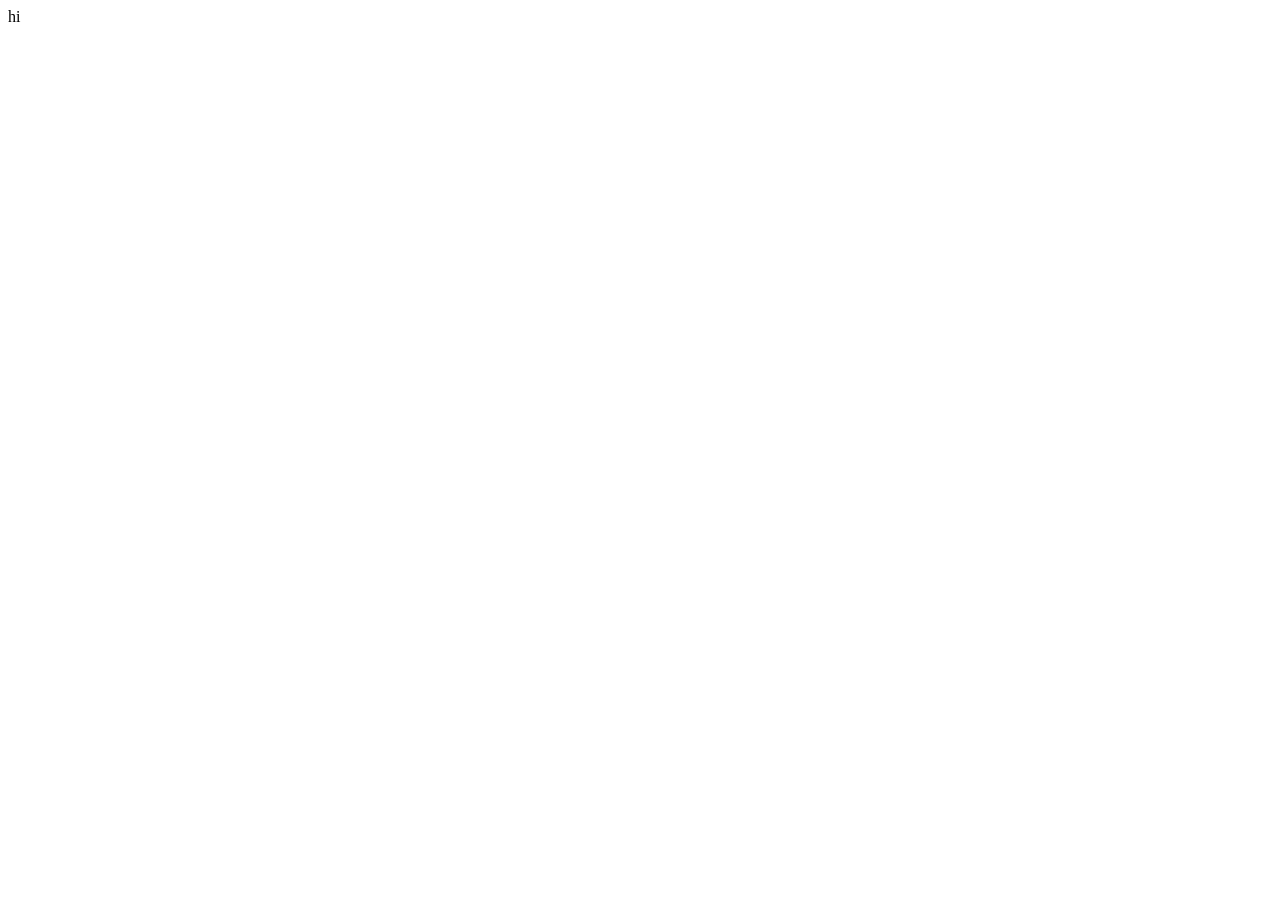
==== index.html @ 7b9e68ab "created" ====
<!DOCTYPE html>
<html lang="en">
  <head>
    <meta charset="UTF-8" />
    <meta name="viewport" content="width=device-width, initial-scale=1.0" />
    <title>Document</title>
  </head>
  <body>
    hi
  </body>
</html>
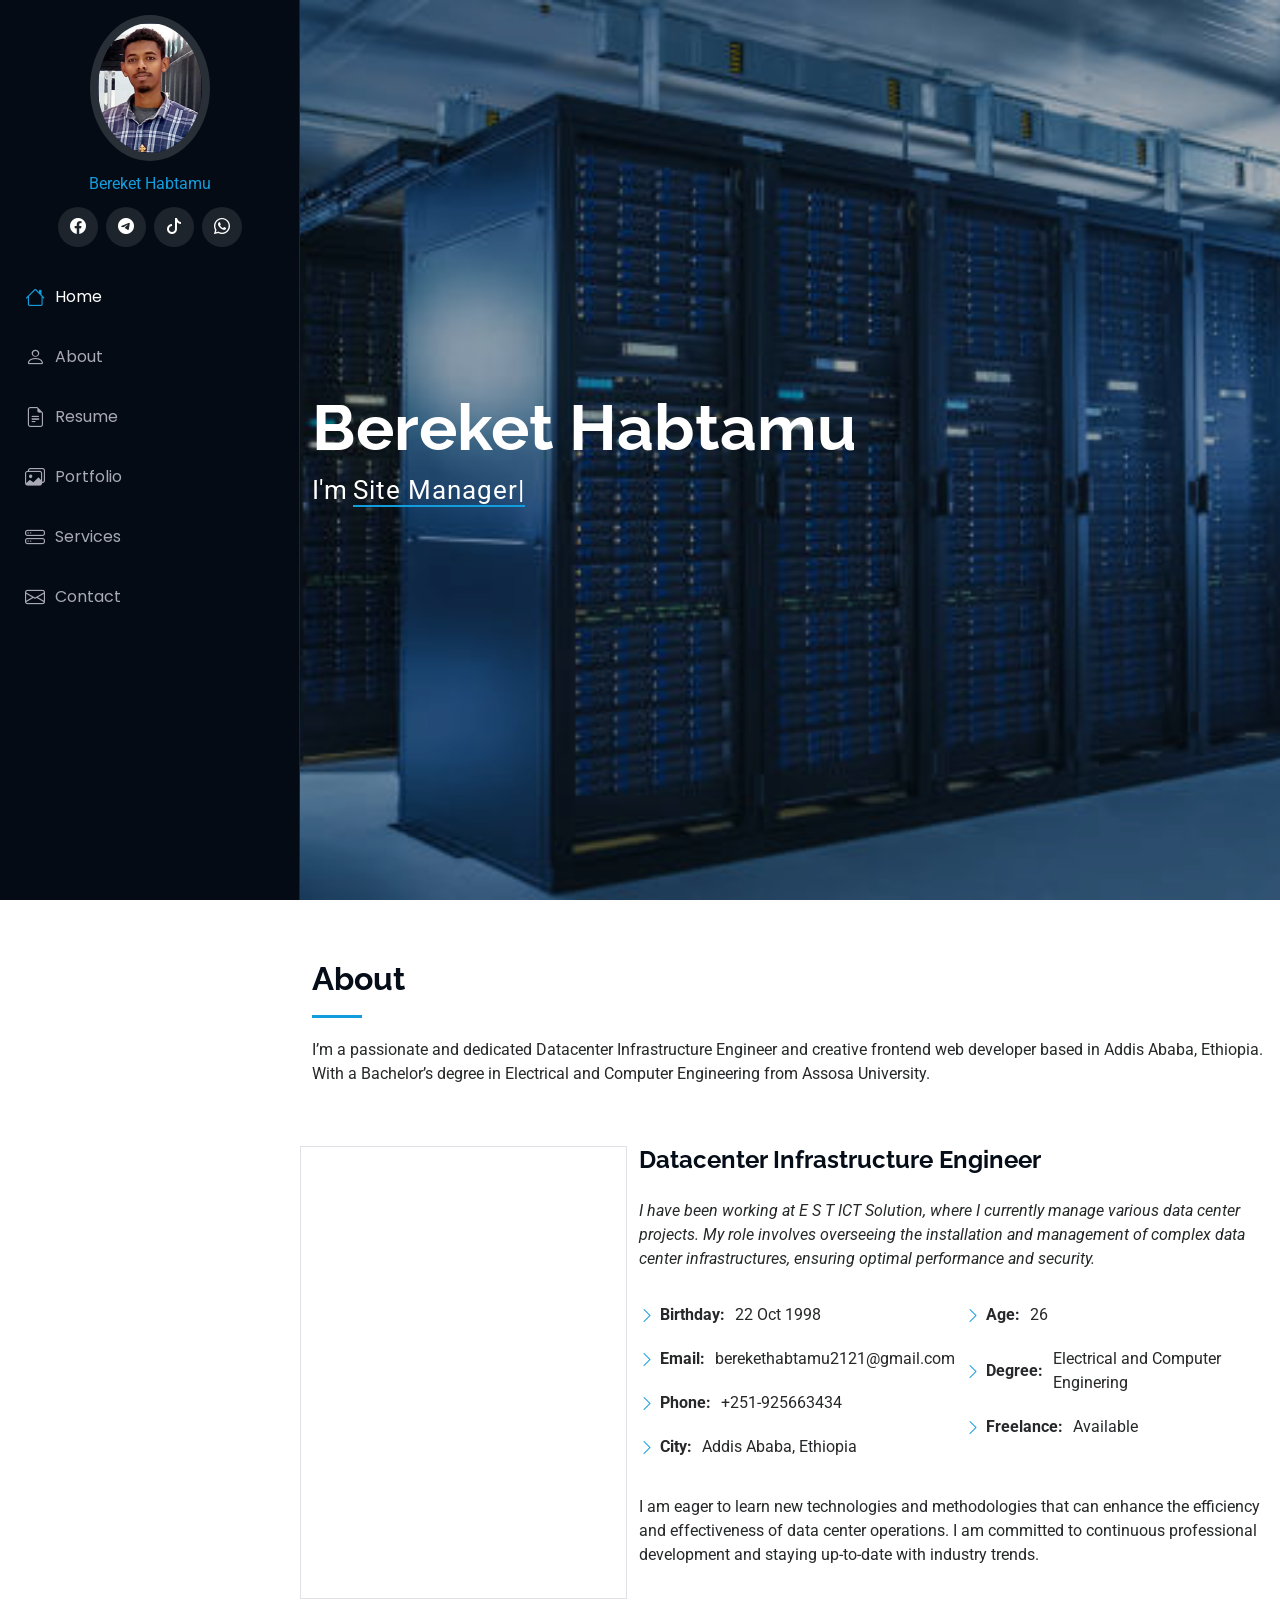
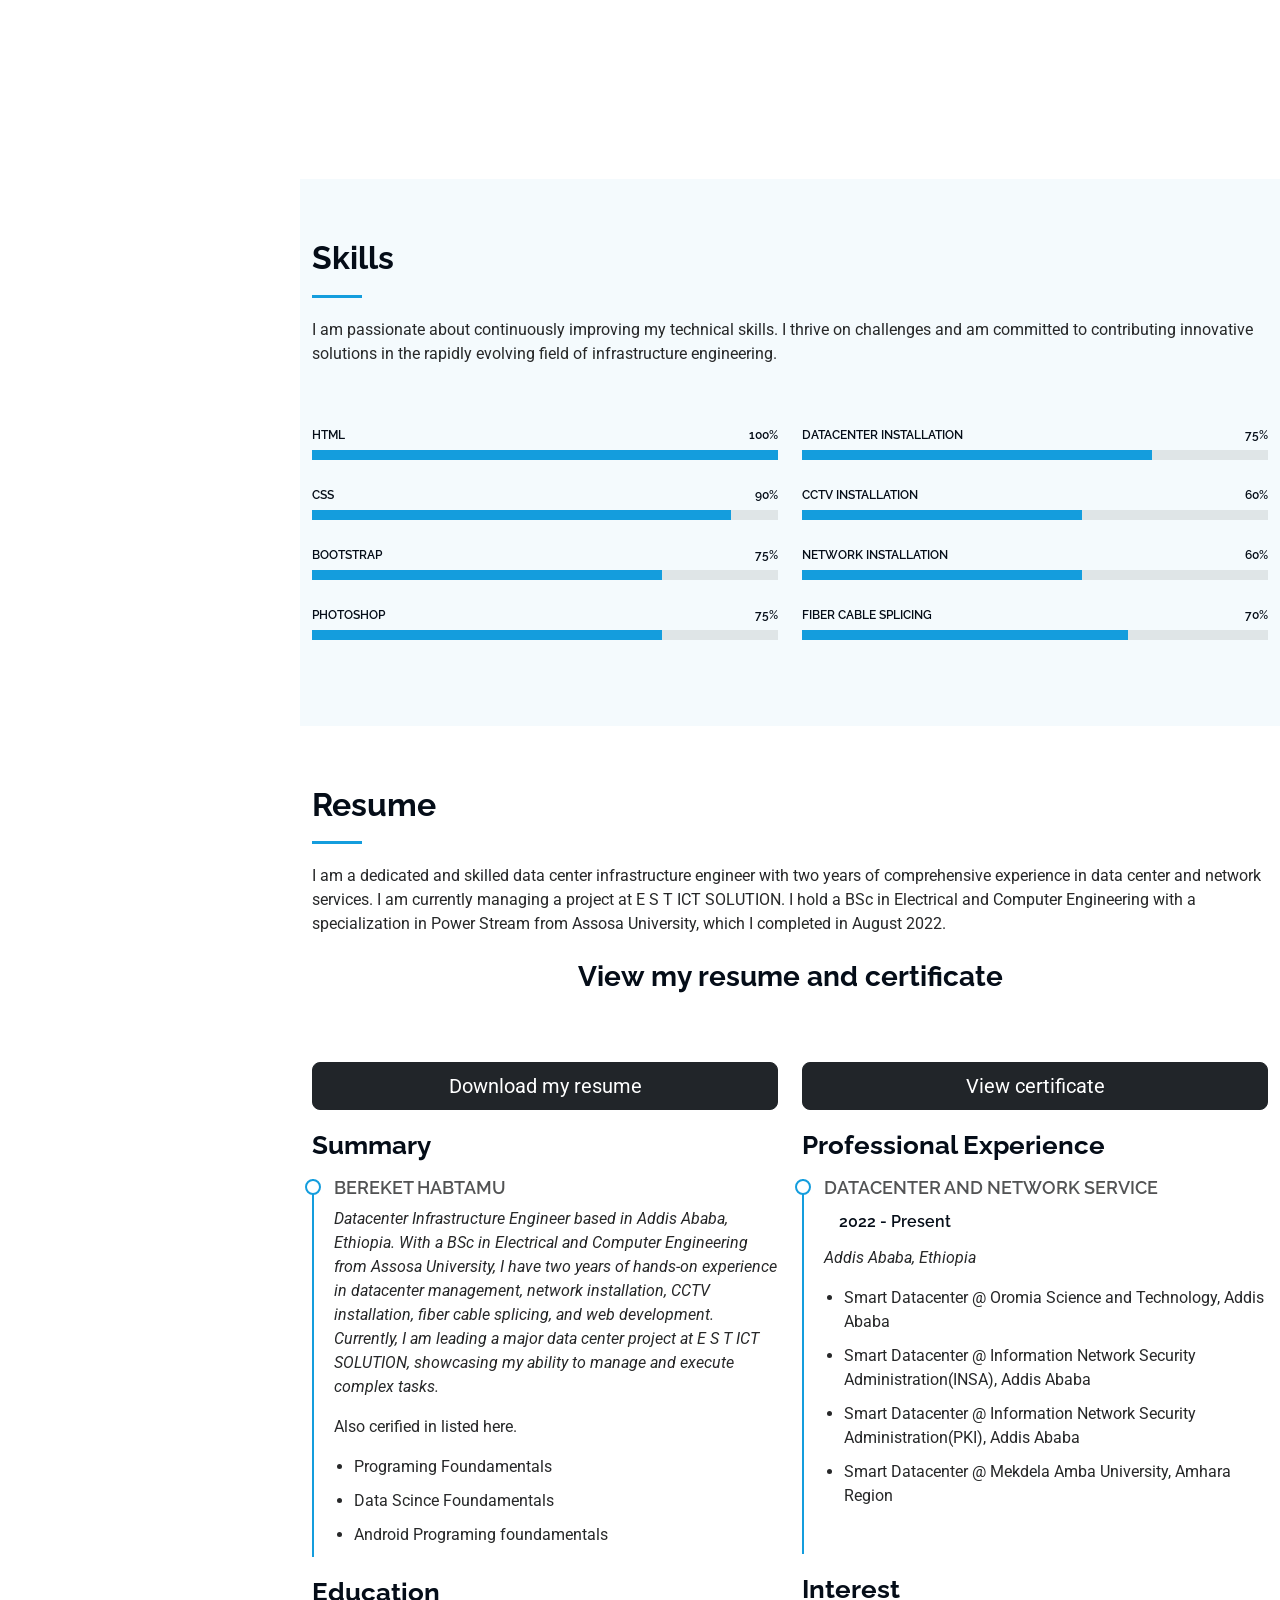
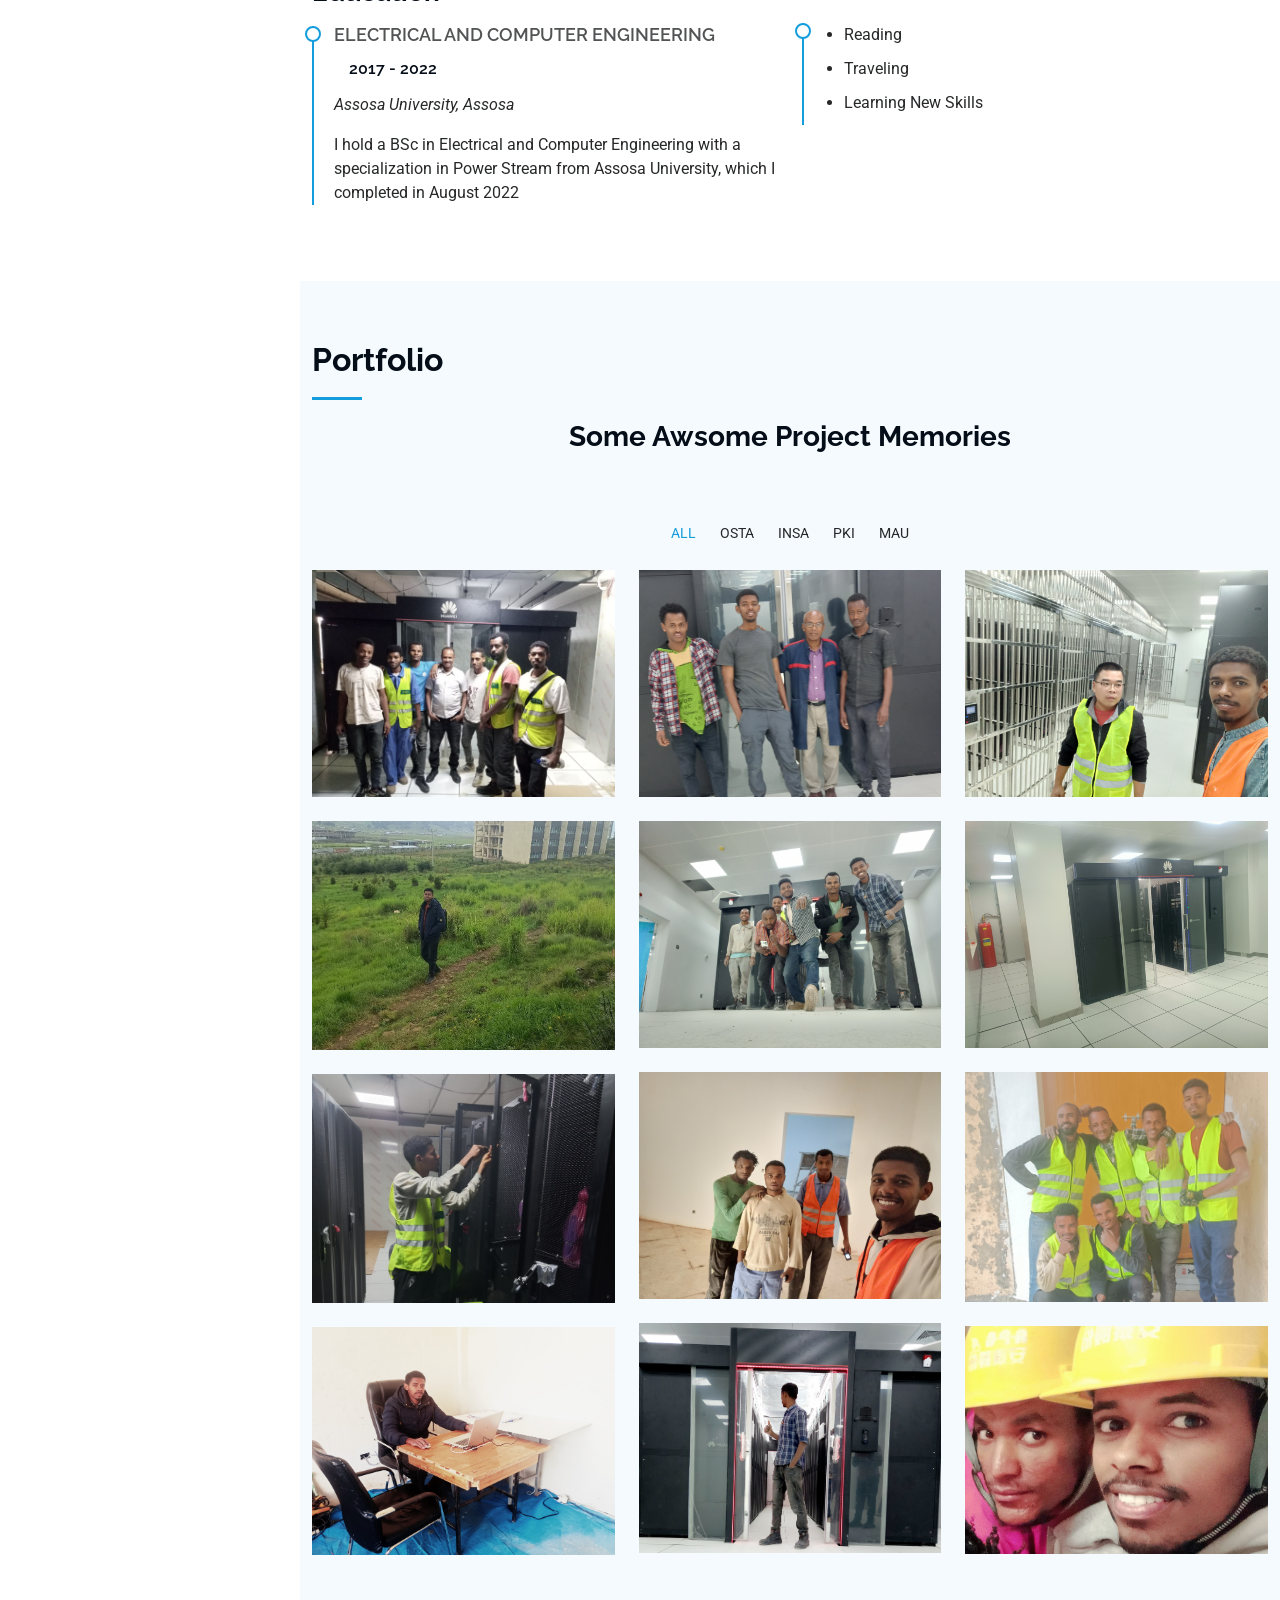
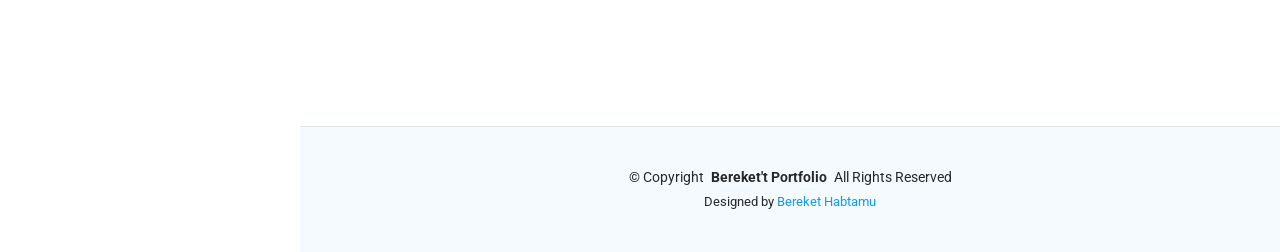
==== commit 946d18a5: "uploaded" ====
--- a/index.html
+++ b/index.html
@@ -1,11 +1,925 @@
 <!DOCTYPE html>
 <html lang="en">
-  <head>
-    <meta charset="UTF-8" />
-    <meta name="viewport" content="width=device-width, initial-scale=1.0" />
-    <title>Document</title>
-  </head>
-  <body>
-    hi
-  </body>
-</html>
+
+<head>
+  <meta charset="utf-8">
+  <meta content="width=device-width, initial-scale=1.0" name="viewport">
+  <title>Bereket's portfolio</title>
+  <meta content="" name="description">
+  <meta content="" name="keywords">
+
+  <!-- Favicons -->
+  <link href="assets/img/Favicon.jpg" rel="icon">
+  <link href="assets/img/apple-touch-icon.png" rel="apple-touch-icon">
+
+  <!-- Fonts -->
+  <link href="https://fonts.googleapis.com" rel="preconnect">
+  <link href="https://fonts.gstatic.com" rel="preconnect" crossorigin>
+  <link href="https://fonts.googleapis.com/css2?family=Roboto:ital,wght@0,100;0,300;0,400;0,500;0,700;0,900;1,100;1,300;1,400;1,500;1,700;1,900&family=Poppins:ital,wght@0,100;0,200;0,300;0,400;0,500;0,600;0,700;0,800;0,900;1,100;1,200;1,300;1,400;1,500;1,600;1,700;1,800;1,900&family=Raleway:ital,wght@0,100;0,200;0,300;0,400;0,500;0,600;0,700;0,800;0,900;1,100;1,200;1,300;1,400;1,500;1,600;1,700;1,800;1,900&display=swap" rel="stylesheet">
+
+  <!-- Vendor CSS Files -->
+  <link href="assets/vendor/bootstrap/css/bootstrap.min.css" rel="stylesheet">
+  <link href="assets/vendor/bootstrap-icons/bootstrap-icons.css" rel="stylesheet">
+  <link href="assets/vendor/aos/aos.css" rel="stylesheet">
+  <link href="assets/vendor/glightbox/css/glightbox.min.css" rel="stylesheet">
+  <link href="assets/vendor/swiper/swiper-bundle.min.css" rel="stylesheet">
+
+  <!-- Main CSS File -->
+  <link href="assets/css/main.css" rel="stylesheet">
+
+  <!-- =======================================================
+  * Template Name: iPortfolio
+  * Template URL: https://bootstrapmade.com/iportfolio-bootstrap-portfolio-websites-template/
+  * Updated: Jun 29 2024 with Bootstrap v5.3.3
+  * Author: BootstrapMade.com
+  * License: https://bootstrapmade.com/license/
+  ======================================================== -->
+</head>
+
+<body class="index-page">
+
+  <header id="header" class="header dark-background d-flex flex-column">
+    <i class="header-toggle d-xl-none bi bi-list"></i>
+
+    <div class="profile-img">
+      <img src="assets/img/my-profile-img.jpg" alt="" class="img-fluid rounded-circle">
+    </div>
+
+    <a href="index.html" class="logo d-flex align-items-center justify-content-center">
+      <!-- Uncomment the line below if you also wish to use an image logo -->
+      <!-- <img src="assets/img/logo.png" alt=""> -->
+      <h class="sitename">Bereket Habtamu</h>
+    </a>
+
+    <div class="social-links text-center">
+      <a
+          href="https://web.facebook.com/bereket.hantamu/"
+          class="facebook"
+          target="_blank"
+          ><i class="bi bi-facebook"></i
+        ></a>
+        <a href="https://t.me/Brki2121" class="telegram" target="_blank"><i class="bi bi-telegram"></i></a>
+        <a
+          href="https://www.tiktok.com/@beki256600?_r=1&_d=ea32gahbb21d69&sec_uid=MS4wLjABAAAAQjfCyIFJTjfucitqLcd4s51opEXs9UZlv2CUjdS7Gr0wjnXd6a9Y6UGoZFhFkDBe&share_author_id=7158529764365583365&sharer_language=en&source=h5_m&u_code=e4f1fkcf93g6j8&timestamp=1729925505&user_id=7158529764365583365&sec_user_id=MS4wLjABAAAAQjfCyIFJTjfucitqLcd4s51opEXs9UZlv2CUjdS7Gr0wjnXd6a9Y6UGoZFhFkDBe&utm_source=more&utm_campaign=client_share&utm_medium=android&share_iid=7429701866281453317&share_link_id=a81f0916-5e3c-40aa-808b-981bc969ceda&share_app_id=1233&ugbiz_name=ACCOUNT&ug_btm=b8727%2Cb0229&social_share_type=5&enable_checksum=1"
+          class="tiktok" target="_blank"
+          ><i class="bi bi-tiktok"></i
+        ></a>
+        <a
+          href="https://wa.me/qr/KLYBWRJCBIZFN1"
+          class="whatsapp"
+          target="_blank"
+          ><i class="bi bi-whatsapp"></i></a>
+      <!-- <a href="#" class="twitter"><i class="bi bi-twitter-x"></i></a> -->
+      <!-- <a href="#" class="google-plus"><i class="bi bi-skype"></i></a> -->
+      <!-- <a href="#" class="linkedin" target="_blank"><i class="bi bi-linkedin"></i></a> -->
+    </div>
+
+    <nav id="navmenu" class="navmenu">
+      <ul>
+        <li><a href="#hero" class="active"><i class="bi bi-house navicon"></i>Home</a></li>
+        <li><a href="#about"><i class="bi bi-person navicon"></i> About</a></li>
+        <li><a href="#resume"><i class="bi bi-file-earmark-text navicon"></i> Resume</a></li>
+        <li><a href="#portfolio"><i class="bi bi-images navicon"></i> Portfolio</a></li>
+        <li><a href="#services"><i class="bi bi-hdd-stack navicon"></i> Services</a></li>
+        <!-- <li class="dropdown"><a href="#"><i class="bi bi-menu-button navicon"></i> <span>Dropdown</span> <i class="bi bi-chevron-down toggle-dropdown"></i></a>
+          <ul>
+            <li><a href="#">Dropdown 1</a></li>
+            <li class="dropdown"><a href="#"><span>Deep Dropdown</span> <i class="bi bi-chevron-down toggle-dropdown"></i></a>
+              <ul>
+                <li><a href="#">Deep Dropdown 1</a></li>
+                <li><a href="#">Deep Dropdown 2</a></li>
+                <li><a href="#">Deep Dropdown 3</a></li>
+                <li><a href="#">Deep Dropdown 4</a></li>
+                <li><a href="#">Deep Dropdown 5</a></li>
+              </ul>
+            </li>
+            <li><a href="#">Dropdown 2</a></li>
+            <li><a href="#">Dropdown 3</a></li>
+            <li><a href="#">Dropdown 4</a></li>
+          </ul> -->
+        </li>
+        <li><a href="#contact"><i class="bi bi-envelope navicon"></i> Contact</a></li>
+      </ul>
+    </nav>
+
+  </header>
+
+  <main class="main">
+
+    <!-- Hero Section -->
+    <section id="hero" class="hero section dark-background">
+
+      <img src="assets/img/000.jpg" alt="" data-aos="fade-in" class="">
+
+      <div class="container" data-aos="fade-up" data-aos-delay="100">
+        <h2>Bereket Habtamu</h2>
+        <p>I'm <span class="typed" data-typed-items="Site Manager,Web Developer, Freelancer,Datacenter Infrastructure Engineer"></span><span class="typed-cursor typed-cursor--blink" aria-hidden="true"></span><span class="typed-cursor typed-cursor--blink" aria-hidden="true"></span></p>
+      </div>
+
+    </section><!-- /Hero Section -->
+
+    <!-- About Section -->
+    <section id="about" class="about section">
+
+      <!-- Section Title -->
+      <div class="container section-title" data-aos="fade-up">
+        <h2>About</h2>
+        <p>I’m a passionate and dedicated Datacenter Infrastructure Engineer and creative frontend web developer based in Addis Ababa, Ethiopia. With a Bachelor’s degree in Electrical and Computer Engineering from Assosa University.</p>
+      </div><!-- End Section Title -->
+
+      <div class="container" data-aos="fade-up" data-aos-delay="100">
+
+        <div class="row gy-4 justify-content-center">
+          <div class="col-lg-4 border">
+            <img src="assets/img/Favicon.JPG" class="img-fluid" alt="">
+          </div>
+          <div class="col-lg-8 content">
+            <h2>Datacenter Infrastructure Engineer</h2>
+            <p class="fst-italic py-3">
+             I have been working at E S T ICT Solution, where I currently manage various data center projects. My role involves overseeing the installation and management of complex data center infrastructures, ensuring optimal performance and security. 
+            </p>
+            <div class="row">
+              <div class="col-lg-6">
+                <ul>
+                  <li><i class="bi bi-chevron-right"></i> <strong>Birthday:</strong> <span>22 Oct 1998</span></li>
+                  <!-- <li><i class="bi bi-chevron-right"></i> <strong>Website:</strong> <span>www.SmartTech.com</span></li> -->
+                   <li><i class="bi bi-chevron-right"></i> <strong>Email:</strong> <span>berekethabtamu2121@gmail.com</span></li>
+                  <li><i class="bi bi-chevron-right"></i> <strong>Phone:</strong> <span>+251-925663434</span></li>
+                  <li><i class="bi bi-chevron-right"></i> <strong>City:</strong> <span>Addis Ababa, Ethiopia</span></li>
+                </ul>
+              </div>
+              <div class="col-lg-6">
+                <ul>
+                  <li><i class="bi bi-chevron-right"></i> <strong>Age:</strong> <span>26</span></li>
+                  <li><i class="bi bi-chevron-right"></i> <strong>Degree:</strong> <span>Electrical and Computer Enginering</span></li>
+                  
+                  <li><i class="bi bi-chevron-right"></i> <strong>Freelance:</strong> <span>Available</span></li>
+                </ul>
+              </div>
+            </div>
+            <p class="py-3">
+              I am eager to learn new technologies and methodologies that can enhance the efficiency and effectiveness of data center operations. I am committed to continuous professional development and staying up-to-date with industry trends.
+            </p>
+          </div>
+        </div>
+
+      </div>
+
+    </section><!-- /About Section -->
+
+    <!-- Stats Section -->
+    <section id="stats" class="stats section">
+
+      <!-- <div class="container" data-aos="fade-up" data-aos-delay="100">
+
+        <div class="row gy-4">
+
+          <div class="col-lg-3 col-md-6">
+            <div class="stats-item">
+              <i class="bi bi-emoji-smile"></i>
+              <span data-purecounter-start="0" data-purecounter-end="232" data-purecounter-duration="1" class="purecounter"></span>
+              <p><strong>Happy Clients</strong> <span>consequuntur quae</span></p>
+            </div>
+          </div>  -->
+
+          <!-- <div class="col-lg-3 col-md-6">
+            <div class="stats-item">
+              <i class="bi bi-journal-richtext"></i>
+              <span data-purecounter-start="0" data-purecounter-end="5" data-purecounter-duration="1" class="purecounter"></span>
+              <p><strong>Projects</strong> <span>adipisci atque cum quia aut</span></p>
+            </div>
+          </div> -->
+
+          <!-- <div class="col-lg-3 col-md-6">
+            <div class="stats-item">
+              <i class="bi bi-headset"></i>
+              <span data-purecounter-start="0" data-purecounter-end="1453" data-purecounter-duration="1" class="purecounter"></span>
+              <p><strong>Hours Of Support</strong> <span>aut commodi quaerat</span></p>
+            </div>
+          </div> -->
+
+          <!-- <div class="col-lg-3 col-md-6">
+            <div class="stats-item">
+              <i class="bi bi-people"></i>
+              <span data-purecounter-start="0" data-purecounter-end="32" data-purecounter-duration="1" class="purecounter"></span>
+              <p><strong>Hard Workers</strong> <span>rerum asperiores dolor</span></p>
+            </div>
+          </div> -->
+
+        </div>
+
+      </div>
+
+    </section> <!-- /Stats Section -->
+
+    <!-- Skills Section -->
+    <section id="skills" class="skills section light-background">
+
+      <!-- Section Title -->
+      <div class="container section-title" data-aos="fade-up">
+        <h2>Skills</h2>
+        <p>I am passionate about continuously improving my technical skills. I thrive on challenges and am committed to contributing innovative solutions in the rapidly evolving field of infrastructure engineering.</p>
+      </div><!-- End Section Title -->
+
+      <div class="container" data-aos="fade-up" data-aos-delay="100">
+
+        <div class="row skills-content skills-animation">
+
+          <div class="col-lg-6">
+
+            <div class="progress">
+              <span class="skill"><span>HTML</span> <i class="val">100%</i></span>
+              <div class="progress-bar-wrap">
+                <div class="progress-bar" role="progressbar" aria-valuenow="100" aria-valuemin="0" aria-valuemax="100"></div>
+              </div>
+            </div><!-- End Skills Item -->
+
+            <div class="progress">
+              <span class="skill"><span>CSS</span> <i class="val">90%</i></span>
+              <div class="progress-bar-wrap">
+                <div class="progress-bar" role="progressbar" aria-valuenow="90" aria-valuemin="0" aria-valuemax="100"></div>
+              </div>
+            </div><!-- End Skills Item -->
+
+            <div class="progress">
+              <span class="skill"><span>Bootstrap</span> <i class="val">75%</i></span>
+              <div class="progress-bar-wrap">
+                <div class="progress-bar" role="progressbar" aria-valuenow="75" aria-valuemin="0" aria-valuemax="100"></div>
+              </div>
+            </div><!-- End Skills Item -->
+            <div class="progress">
+              <span class="skill"><span>Photoshop</span> <i class="val">75%</i></span>
+              <div class="progress-bar-wrap">
+                <div class="progress-bar" role="progressbar" aria-valuenow="75" aria-valuemin="0" aria-valuemax="100"></div>
+              </div>
+            </div>
+            <!-- <div class="progress">
+              <span class="skill"><span>Node</span> <i class="val">85%</i></span>
+              <div class="progress-bar-wrap">
+                <div class="progress-bar" role="progressbar" aria-valuenow="85" aria-valuemin="0" aria-valuemax="100"></div>
+              </div>
+            </div> -->
+            <!-- End Skills Item -->
+            <!-- <div class="progress">
+              <span class="skill"><span>Algorithem</span> <i class="val">75%</i></span>
+              <div class="progress-bar-wrap">
+                <div class="progress-bar" role="progressbar" aria-valuenow="75" aria-valuemin="0" aria-valuemax="100"></div>
+              </div>
+            </div> -->
+            <!-- End Skills Item -->
+           
+            <!-- End Skills Item -->
+
+          </div>
+
+          <div class="col-lg-6">
+
+            <!-- <div class="progress">
+              <span class="skill"><span>Bootstrap</span> <i class="val">80%</i></span>
+              <div class="progress-bar-wrap">
+                <div class="progress-bar" role="progressbar" aria-valuenow="80" aria-valuemin="0" aria-valuemax="100"></div>
+              </div>
+            </div> -->
+            <!-- End Skills Item -->
+
+            <!-- <div class="progress">
+              <span class="skill"><span>React</span> <i class="val">90%</i></span>
+              <div class="progress-bar-wrap">
+                <div class="progress-bar" role="progressbar" aria-valuenow="90" aria-valuemin="0" aria-valuemax="100"></div>
+              </div>
+            </div> -->
+            <!-- End Skills Item -->
+
+            
+            <!-- End Skills Item -->
+             <div class="progress">
+              <span class="skill"><span>Datacenter installation</span> <i class="val">75%</i></span>
+              <div class="progress-bar-wrap">
+                <div class="progress-bar" role="progressbar" aria-valuenow="75" aria-valuemin="0" aria-valuemax="100"></div>
+              </div>
+            </div><!-- End Skills Item -->
+            <div class="progress">
+              <span class="skill"><span>CCTV installation</span> <i class="val">60%</i></span>
+              <div class="progress-bar-wrap">
+                <div class="progress-bar" role="progressbar" aria-valuenow="60" aria-valuemin="0" aria-valuemax="100"></div>
+              </div>
+            </div>
+            <!-- <div class="progress">
+              <span class="skill"><span>jQuery</span> <i class="val">85%</i></span>
+              <div class="progress-bar-wrap">
+                <div class="progress-bar" role="progressbar" aria-valuenow="85" aria-valuemin="0" aria-valuemax="100"></div>
+              </div>
+            </div> -->
+            <!-- End Skills Item -->
+            <!-- <div class="progress">
+              <span class="skill"><span>MySQL</span> <i class="val">80%</i></span>
+              <div class="progress-bar-wrap">
+                <div class="progress-bar" role="progressbar" aria-valuenow="80" aria-valuemin="0" aria-valuemax="100"></div>
+              </div>
+            </div> -->
+            <!-- End Skills Item -->
+            <div class="progress">
+              <span class="skill"><span>Network installation</span> <i class="val">60%</i></span>
+              <div class="progress-bar-wrap">
+                <div class="progress-bar" role="progressbar" aria-valuenow="60" aria-valuemin="0" aria-valuemax="100"></div>
+              </div>
+            </div><!-- End Skills Item -->
+            <div class="progress">
+              <span class="skill"><span>Fiber cable splicing</span> <i class="val">70%</i></span>
+              <div class="progress-bar-wrap">
+                <div class="progress-bar" role="progressbar" aria-valuenow="70" aria-valuemin="0" aria-valuemax="100"></div>
+              </div>
+            </div><!-- End Skills Item -->
+
+          </div>
+
+        </div>
+
+      </div>
+
+    </section><!-- /Skills Section -->
+
+    <!-- Resume Section -->
+    <section id="resume" class="resume section">
+
+      <!-- Section Title -->
+      <div class="container section-title" data-aos="fade-up">
+        <h2>Resume</h2>
+        <p>I am a dedicated and skilled data center infrastructure engineer with two years of comprehensive experience in data center and network services. I am currently managing a project at E S T ICT SOLUTION. I hold a BSc in Electrical and Computer Engineering with a specialization in Power Stream from Assosa University, which I completed in August 2022.</p><br>
+        <h3 style="text-align: center; font-weight: 700;">View my resume and certificate</h3>
+        
+      </div>
+      <!-- End Section Title -->
+
+      <div class="container">
+
+        <div class="row">
+
+          <div class="col-lg-6" data-aos="fade-up" data-aos-delay="100">
+            
+            <button type="button" class="btn btn-dark btn-lg container">Download my resume</button>
+
+            <h3 class="resume-title">Summary</h3>
+
+            <div class="resume-item pb-0">
+              <h4>Bereket Habtamu</h4>
+              <p><em>Datacenter Infrastructure Engineer based in Addis Ababa, Ethiopia. With a BSc in Electrical and Computer Engineering from Assosa University, I have two years of hands-on experience in datacenter management, network installation, CCTV installation, fiber cable splicing, and web development. Currently, I am leading a major data center project at E S T ICT SOLUTION, showcasing my ability to manage and execute complex tasks.</em></p>
+              <p>Also cerified in listed here.</p>
+              <ul>
+                <li>Programing Foundamentals</li>
+                <li>Data Scince Foundamentals</li>
+                <li>Android Programing foundamentals</li>
+              </ul>
+            </div>
+
+            <h3 class="resume-title">Education</h3>
+            <div class="resume-item">
+              <h4>Electrical and computer engineering</h4>
+              <h5>2017 - 2022</h5>
+              <p><em>Assosa University, Assosa</em></p>
+              <p>I hold a BSc in Electrical and Computer Engineering with a specialization in Power Stream from Assosa University, which I completed in August 2022</p>
+            </div><!-- Edn Resume Item -->
+
+            <!-- <div class="resume-item">
+              <h4>Bachelor of Fine Arts &amp; Graphic Design</h4>
+              <h5>2017 - 2022</h5>
+              <p><em>Rochester Institute of Technology, Rochester, NY</em></p>
+              <p>Quia nobis sequi est occaecati aut. Repudiandae et iusto quae reiciendis et quis Eius vel ratione eius unde vitae rerum voluptates asperiores voluptatem Earum molestiae consequatur neque etlon sader mart dila</p>
+            </div>  -->
+
+          </div>
+
+          <div class="col-lg-6" data-aos="fade-up" data-aos-delay="200">
+            <button " type="button" class="btn btn-dark btn-lg container">View certificate</button>
+            <h3 class="resume-title">Professional Experience</h3>
+            <div class="resume-item">
+              <h4>Datacenter and Network Service</h4>
+              <h5>2022 - Present</h5>
+              <p><em>Addis Ababa, Ethiopia </em></p>
+              <ul>
+                <li>Smart Datacenter @ Oromia Science and Technology, Addis Ababa</li>
+                <li>Smart Datacenter  @	Information Network Security Administration(INSA), Addis Ababa </li>
+                <li>Smart Datacenter  @	Information Network Security Administration(PKI), Addis Ababa</li>
+                <li>Smart Datacenter @ Mekdela Amba University, Amhara Region</li>
+              </ul>
+            </div><!-- Edn Resume Item -->
+                <h3 class="resume-title">Interest</h3>
+            <div class="resume-item">
+              
+              <!-- <h5>2017 - 2018</h5> -->
+              <!-- <p><em>Stepping Stone Advertising, New York, NY</em></p> -->
+              <ul>
+                <li>Reading</li>
+                <li>Traveling</li>
+                <li>Learning New Skills</li>
+              </ul>
+            </div><!-- Edn Resume Item -->
+
+          </div>
+
+        </div>
+
+      </div>
+
+    </section><!-- /Resume Section -->
+
+    <!-- Portfolio Section -->
+    <section id="portfolio" class="portfolio section light-background">
+
+      <!-- Section Title -->
+      <div class="container section-title" data-aos="fade-up">
+        <h2>Portfolio</h2>
+        <h3 style="text-align: center; font-weight: bold;">Some Awsome Project Memories</h3>
+      </div><!-- End Section Title -->
+
+      <div class="container">
+
+        <div class="isotope-layout" data-default-filter="*" data-layout="masonry" data-sort="original-order">
+
+          <ul class="portfolio-filters isotope-filters" data-aos="fade-up" data-aos-delay="100">
+            <li data-filter="*" class="filter-active">All</li>
+            <li data-filter=".filter-app">OSTA</li>
+            <li data-filter=".filter-product">INSA</li>
+            <li data-filter=".filter-branding">PKI</li>
+            <li data-filter=".filter-books">MAU</li>
+          </ul><!-- End Portfolio Filters -->
+
+          <div class="row gy-4 isotope-container" data-aos="fade-up" data-aos-delay="200">
+
+            <div class="col-lg-4 col-md-6 portfolio-item isotope-item filter-app">
+              <div class="portfolio-content h-100">
+                <img src="assets/img/portfolio/app-1.jpg" class="img-fluid" alt="">
+                <div class="portfolio-info">
+                  <h4>OSTA 1</h4>
+                  <p>my first team</p>
+                  <a href="assets/img/portfolio/app-1.jpg" title="OSTA 1" data-gallery="portfolio-gallery-app" class="glightbox preview-link"><i class="bi bi-zoom-in"></i></a>
+                  <a href="portfolio-details.html" title="More Details" class="details-link"><i class="bi bi-link-45deg"></i></a>
+                </div>
+              </div>
+            </div><!-- End Portfolio Item -->
+
+            <div class="col-lg-4 col-md-6 portfolio-item isotope-item filter-product">
+              <div class="portfolio-content h-100">
+                <img src="assets/img/portfolio/product-1.jpg" class="img-fluid" alt="">
+                <div class="portfolio-info">
+                  <h4>INSA 1</h4>
+                  <p>a good technician father</p>
+                  <a href="assets/img/portfolio/product-1.jpg" title="INSA 1" data-gallery="portfolio-gallery-product" class="glightbox preview-link"><i class="bi bi-zoom-in"></i></a>
+                  <a href="portfolio-details.html" title="More Details" class="details-link"><i class="bi bi-link-45deg"></i></a>
+                </div>
+              </div>
+            </div><!-- End Portfolio Item -->
+
+            <div class="col-lg-4 col-md-6 portfolio-item isotope-item filter-branding">
+              <div class="portfolio-content h-100">
+                <img src="assets/img/portfolio/branding-1.jpg" class="img-fluid" alt="">
+                <div class="portfolio-info">
+                  <h4>PKI 1</h4>
+                  <p>Mr. tsai smart foreigner from china</p>
+                  <a href="assets/img/portfolio/branding-1.jpg" title="PKI 1" data-gallery="portfolio-gallery-branding" class="glightbox preview-link"><i class="bi bi-zoom-in"></i></a>
+                  <a href="portfolio-details.html" title="More Details" class="details-link"><i class="bi bi-link-45deg"></i></a>
+                </div>
+              </div>
+            </div><!-- End Portfolio Item -->
+
+            <div class="col-lg-4 col-md-6 portfolio-item isotope-item filter-books">
+              <div class="portfolio-content h-100">
+                <img src="assets/img/portfolio/books-1.jpg" class="img-fluid" alt="">
+                <div class="portfolio-info">
+                  <h4>MAU 1</h4>
+                  <p>Lovely University,MAU</p>
+                  <a href="assets/img/portfolio/books-1.jpg" title="MAU 1" data-gallery="portfolio-gallery-book" class="glightbox preview-link"><i class="bi bi-zoom-in"></i></a>
+                  <a href="portfolio-details.html" title="More Details" class="details-link"><i class="bi bi-link-45deg"></i></a>
+                </div>
+              </div>
+            </div><!-- End Portfolio Item -->
+
+            <div class="col-lg-4 col-md-6 portfolio-item isotope-item filter-app">
+              <div class="portfolio-content h-100">
+                <img src="assets/img/portfolio/app-2.jpg" class="img-fluid" alt="">
+                <div class="portfolio-info">
+                  <h4>OSTA 2</h4>
+                  <p>My First successful site, OSTA </p>
+                  <a href="assets/img/portfolio/app-2.jpg" title="OSTA 2" data-gallery="portfolio-gallery-app" class="glightbox preview-link"><i class="bi bi-zoom-in"></i></a>
+                  <a href="portfolio-details.html" title="More Details" class="details-link"><i class="bi bi-link-45deg"></i></a>
+                </div>
+              </div>
+            </div><!-- End Portfolio Item -->
+
+            <div class="col-lg-4 col-md-6 portfolio-item isotope-item filter-product">
+              <div class="portfolio-content h-100">
+                <img src="assets/img/portfolio/product-2.jpg" class="img-fluid" alt="">
+                <div class="portfolio-info">
+                  <h4>INSA 2</h4>
+                  <p>Professional Team ever in my special site,INSA</p>
+                  <a href="assets/img/portfolio/product-2.jpg" title="INSA 2" data-gallery="portfolio-gallery-product" class="glightbox preview-link"><i class="bi bi-zoom-in"></i></a>
+                  <a href="portfolio-details.html" title="More Details" class="details-link"><i class="bi bi-link-45deg"></i></a>
+                </div>
+              </div>
+            </div><!-- End Portfolio Item -->
+
+            <div class="col-lg-4 col-md-6 portfolio-item isotope-item filter-branding">
+              <div class="portfolio-content h-100">
+                <img src="assets/img/portfolio/branding-2.jpg" class="img-fluid" alt="">
+                <div class="portfolio-info">
+                  <h4>PKI 2</h4>
+                  <p>a humble friend ever</p>
+                  <a href="assets/img/portfolio/branding-2.jpg" title="BPKI 2" data-gallery="portfolio-gallery-branding" class="glightbox preview-link"><i class="bi bi-zoom-in"></i></a>
+                  <a href="portfolio-details.html" title="More Details" class="details-link"><i class="bi bi-link-45deg"></i></a>
+                </div>
+              </div>
+            </div><!-- End Portfolio Item -->
+
+            <div class="col-lg-4 col-md-6 portfolio-item isotope-item filter-books">
+              <div class="portfolio-content h-100">
+                <img src="assets/img/portfolio/books-2.jpg" class="img-fluid" alt="">
+                <div class="portfolio-info">
+                  <h4>MAU 2</h4>
+                  <p>my Lovely friends in current site,MAU</p>
+                  <a href="assets/img/portfolio/books-2.jpg" title="MAU 2" data-gallery="portfolio-gallery-book" class="glightbox preview-link"><i class="bi bi-zoom-in"></i></a>
+                  <a href="portfolio-details.html" title="More Details" class="details-link"><i class="bi bi-link-45deg"></i></a>
+                </div>
+              </div>
+            </div><!-- End Portfolio Item -->
+
+            <div class="col-lg-4 col-md-6 portfolio-item isotope-item filter-app">
+              <div class="portfolio-content h-100">
+                <img src="assets/img/portfolio/app-3.jpg" class="img-fluid" alt="">
+                <div class="portfolio-info">
+                  <h4>OSTA 3</h4>
+                  <p>my first trial of containment installation</p>
+                  <a href="assets/img/portfolio/app-3.jpg" title="OSTA 3" data-gallery="portfolio-gallery-app" class="glightbox preview-link"><i class="bi bi-zoom-in"></i></a>
+                  <a href="portfolio-details.html" title="More Details" class="details-link"><i class="bi bi-link-45deg"></i></a>
+                </div>
+              </div>
+            </div><!-- End Portfolio Item -->
+
+            <div class="col-lg-4 col-md-6 portfolio-item isotope-item filter-product">
+              <div class="portfolio-content h-100">
+                <img src="assets/img/portfolio/product-3.jpg" class="img-fluid" alt="">
+                <div class="portfolio-info">
+                  <h4>INSA 3</h4>
+                  <p>My special site completed successfully,INSA</p>
+                  <a href="assets/img/portfolio/product-3.jpg" title="INSA 3" data-gallery="portfolio-gallery-product" class="glightbox preview-link"><i class="bi bi-zoom-in"></i></a>
+                  <a href="portfolio-details.html" title="More Details" class="details-link"><i class="bi bi-link-45deg"></i></a>
+                </div>
+              </div>
+            </div><!-- End Portfolio Item -->
+
+            <div class="col-lg-4 col-md-6 portfolio-item isotope-item filter-branding">
+              <div class="portfolio-content h-100">
+                <img src="assets/img/portfolio/branding-3.jpg" class="img-fluid" alt="">
+                <div class="portfolio-info">
+                  <h4>PKI 3</h4>
+                  <p>My Lovely friend ever and ever</p>
+                  <a href="assets/img/portfolio/branding-3.jpg" title="PKI 2" data-gallery="portfolio-gallery-branding" class="glightbox preview-link"><i class="bi bi-zoom-in"></i></a>
+                  <a href="portfolio-details.html" title="More Details" class="details-link"><i class="bi bi-link-45deg"></i></a>
+                </div>
+              </div>
+            </div><!-- End Portfolio Item -->
+
+            <div class="col-lg-4 col-md-6 portfolio-item isotope-item filter-books">
+              <div class="portfolio-content h-100">
+                <img src="assets/img/portfolio/books-3.jpg" class="img-fluid" alt="">
+                <div class="portfolio-info">
+                  <h4>MAU 3</h4>
+                  <p>Datacenter Infrastructure Engineer position</p>
+                  <a href="assets/img/portfolio/books-3.jpg" title="MAU 3" data-gallery="portfolio-gallery-book" class="glightbox preview-link"><i class="bi bi-zoom-in"></i></a>
+                  <a href="portfolio-details.html" title="More Details" class="details-link"><i class="bi bi-link-45deg"></i></a>
+                </div>
+              </div>
+            </div><!-- End Portfolio Item -->
+
+          </div><!-- End Portfolio Container -->
+
+        </div>
+
+      </div>
+
+    </section><!-- /Portfolio Section -->
+
+    <!-- Services Section -->
+    <section id="services" class="services section">
+
+      <!-- Section Title -->
+      <div class="container section-title" data-aos="fade-up">
+        <h2>Services</h2>
+        <p>I am ready and eager to assist you with all your datacenter and network infrastructure needs. Whether you require Datacenter Management and Installation to ensure optimal performance and reliability, Network Installation to set up and maintain robust infrastructures, CCTV Installation to safeguard your facilities, precise Fiber Cable Splicing for seamless connections, or Web Development to create user-friendly interfaces.</p>
+      </div><!-- End Section Title -->
+
+      <div class="container">
+
+        <div class="row gy-4">
+
+          <div class="col-lg-4 col-md-6 service-item d-flex" data-aos="fade-up" data-aos-delay="100">
+            <div class="icon flex-shrink-0"><i class="bi bi-server"></i></i></div>
+            <div>
+              <h4 class="title"><a href="service-details.html" class="stretched-link">Datacenter Management and Installation:</a></h4>
+              <p class="description">Ensuring optimal performance and reliability of data centers.</p>
+            </div>
+          </div>
+          <!-- End Service Item -->
+
+          <div class="col-lg-4 col-md-6 service-item d-flex" data-aos="fade-up" data-aos-delay="200">
+            <div class="icon flex-shrink-0"><i class="bi bi-broadcast-pin"></i></div>
+            <div>
+              <h4 class="title"><a href="service-details.html" class="stretched-link">Network Installation:</a></h4>
+              <p class="description">Setting up and maintaining robust network infrastructures.</p>
+            </div>
+          </div><!-- End Service Item -->
+
+          <div class="col-lg-4 col-md-6 service-item d-flex" data-aos="fade-up" data-aos-delay="300">
+            <div class="icon flex-shrink-0"><i class="bi bi-camera"></i></div>
+            <div>
+              <h4 class="title"><a href="service-details.html" class="stretched-link">CCTV Installation:</a></h4>
+              <p class="description">Implementing security systems to safeguard facilities.</p>
+            </div>
+          </div><!-- End Service Item -->
+
+          <div class="col-lg-4 col-md-6 service-item d-flex" data-aos="fade-up" data-aos-delay="400">
+            <div class="icon flex-shrink-0"><i class="bi bi-activity"></i></div>
+            <div>
+              <h4 class="title"><a href="service-details.html" class="stretched-link">Fiber Cable Splicing:</a></h4>
+              <p class="description">Providing precise and reliable fiber optic connections.</p>
+            </div>
+          </div><!-- End Service Item -->
+          <div class="col-lg-4 col-md-6 service-item d-flex" data-aos="fade-up" data-aos-delay="400">
+            <div class="icon flex-shrink-0"><i class="bi bi-bricks"></i></div>
+            <div>
+              <h4 class="title"><a href="service-details.html" class="stretched-link">Civil Works:</a></h4>
+              <p class="description">Constructing essential infrastructures such as generator houses to support reliable operations.</p>
+            </div>
+          </div>
+
+          <div class="col-lg-4 col-md-6 service-item d-flex" data-aos="fade-up" data-aos-delay="500">
+            <div class="icon flex-shrink-0"><i class="bi bi-body-text"></i></div>
+            <div>
+              <h4 class="title"><a href="service-details.html" class="stretched-link">Web Development:</a></h4>
+              <p class="description"> Creating and maintaining user-friendly web interfaces.</p>
+            </div>
+          </div><!-- End Service Item -->
+
+          <!-- <div class="col-lg-4 col-md-6 service-item d-flex" data-aos="fade-up" data-aos-delay="600">
+            <div class="icon flex-shrink-0"><i class="bi bi-calendar4-week"></i></div>
+            <div>
+              <h4 class="title"><a href="service-details.html" class="stretched-link">Eiusmod Tempor</a></h4>
+              <p class="description">Et harum quidem rerum facilis est et expedita distinctio. Nam libero tempore, cum soluta nobis est eligendi</p>
+            </div>
+          </div> -->
+          <!-- End Service Item -->
+
+        </div>
+
+      </div>
+
+    </section><!-- /Services Section -->
+
+    <!-- Testimonials Section -->
+    <!-- <section id="testimonials" class="testimonials section light-background"> -->
+
+      <!-- Section Title -->
+      <!-- <div class="container section-title" data-aos="fade-up">
+        <h2>Testimonials</h2>
+        <p>Necessitatibus eius consequatur ex aliquid fuga eum quidem sint consectetur velit</p>
+      </div> -->
+      <!-- End Section Title -->
+
+      <!-- <div class="container" data-aos="fade-up" data-aos-delay="100">
+
+        <div class="swiper init-swiper">
+          <script type="application/json" class="swiper-config">
+            {
+              "loop": true,
+              "speed": 600,
+              "autoplay": {
+                "delay": 5000
+              },
+              "slidesPerView": "auto",
+              "pagination": {
+                "el": ".swiper-pagination",
+                "type": "bullets",
+                "clickable": true
+              },
+              "breakpoints": {
+                "320": {
+                  "slidesPerView": 1,
+                  "spaceBetween": 40
+                },
+                "1200": {
+                  "slidesPerView": 3,
+                  "spaceBetween": 1
+                }
+              }
+            }
+          </script>
+          <div class="swiper-wrapper">
+
+            <div class="swiper-slide">
+              <div class="testimonial-item">
+                <p>
+                  <i class="bi bi-quote quote-icon-left"></i>
+                  <span>Proin iaculis purus consequat sem cure digni ssim donec porttitora entum suscipit rhoncus. Accusantium quam, ultricies eget id, aliquam eget nibh et. Maecen aliquam, risus at semper.</span>
+                  <i class="bi bi-quote quote-icon-right"></i>
+                </p>
+                <img src="assets/img/testimonials/testimonials-1.jpg" class="testimonial-img" alt="">
+                <h3>Saul Goodman</h3>
+                <h4>Ceo &amp; Founder</h4>
+              </div>
+            </div> -->
+            <!-- End testimonial item -->
+
+            <!-- <div class="swiper-slide">
+              <div class="testimonial-item">
+                <p>
+                  <i class="bi bi-quote quote-icon-left"></i>
+                  <span>Export tempor illum tamen malis malis eram quae irure esse labore quem cillum quid malis quorum velit fore eram velit sunt aliqua noster fugiat irure amet legam anim culpa.</span>
+                  <i class="bi bi-quote quote-icon-right"></i>
+                </p>
+                <img src="assets/img/testimonials/testimonials-2.jpg" class="testimonial-img" alt="">
+                <h3>Sara Wilsson</h3>
+                <h4>Designer</h4>
+              </div>
+            </div> -->
+            <!-- End testimonial item -->
+
+            <!-- <div class="swiper-slide">
+              <div class="testimonial-item">
+                <p>
+                  <i class="bi bi-quote quote-icon-left"></i>
+                  <span>Enim nisi quem export duis labore cillum quae magna enim sint quorum nulla quem veniam duis minim tempor labore quem eram duis noster aute amet eram fore quis sint minim.</span>
+                  <i class="bi bi-quote quote-icon-right"></i>
+                </p>
+                <img src="assets/img/testimonials/testimonials-3.jpg" class="testimonial-img" alt="">
+                <h3>Jena Karlis</h3>
+                <h4>Store Owner</h4>
+              </div>
+            </div> -->
+            <!-- End testimonial item -->
+
+            <!-- <div class="swiper-slide">
+              <div class="testimonial-item">
+                <p>
+                  <i class="bi bi-quote quote-icon-left"></i>
+                  <span>Fugiat enim eram quae cillum dolore dolor amet nulla culpa multos export minim fugiat dolor enim duis veniam ipsum anim magna sunt elit fore quem dolore labore illum veniam.</span>
+                  <i class="bi bi-quote quote-icon-right"></i>
+                </p>
+                <img src="assets/img/testimonials/testimonials-4.jpg" class="testimonial-img" alt="">
+                <h3>Matt Brandon</h3>
+                <h4>Freelancer</h4>
+              </div>
+            </div> -->
+            <!-- End testimonial item -->
+
+            <!-- <div class="swiper-slide">
+              <div class="testimonial-item">
+                <p>
+                  <i class="bi bi-quote quote-icon-left"></i>
+                  <span>Quis quorum aliqua sint quem legam fore sunt eram irure aliqua veniam tempor noster veniam sunt culpa nulla illum cillum fugiat legam esse veniam culpa fore nisi cillum quid.</span>
+                  <i class="bi bi-quote quote-icon-right"></i>
+                </p>
+                <img src="assets/img/testimonials/testimonials-5.jpg" class="testimonial-img" alt="">
+                <h3>John Larson</h3>
+                <h4>Entrepreneur</h4>
+              </div>
+            </div> -->
+            <!-- End testimonial item -->
+
+          </div>
+          <div class="swiper-pagination"></div>
+        </div>
+
+      </div>
+
+    <!-- </section> -->
+    <!-- /Testimonials Section -->
+
+    <!-- Contact Section -->
+    <section id="contact" class="contact section">
+
+      <!-- Section Title -->
+      <div class="container section-title" data-aos="fade-up">
+        <h2>Contact</h2>
+        <p> Feel free to reach out to me by the following contacts</p>
+       </div><!-- End Section Title -->
+
+      <div class="container" data-aos="fade-up" data-aos-delay="100">
+
+        <div class="row gy-4">
+
+          <div class="col-lg-5">
+
+            <div class="info-wrap">
+              <div class="info-item d-flex" data-aos="fade-up" data-aos-delay="200">
+                <i class="bi bi-geo-alt flex-shrink-0"></i>
+                <div>
+                  <h3>Address</h3>
+                  <p>Addis Ababa, Ethiopia</p>
+                </div>
+              </div><!-- End Info Item -->
+
+              <div class="info-item d-flex" data-aos="fade-up" data-aos-delay="300">
+                <i class="bi bi-telephone flex-shrink-0"></i>
+                <div>
+                  <h3>Call Me</h3>
+                  <p> <a href="tel:+251-925663434" target="_blank">+251-925663434</a></p>
+                </div>
+              </div><!-- End Info Item -->
+
+              <div class="info-item d-flex" data-aos="fade-up" data-aos-delay="400">
+                <i class="bi bi-envelope flex-shrink-0"></i>
+                <div>
+                  <h3>Email Me</h3>
+                  <p><a href="mailto:berekethabtamu2121@gmail.com" target="_blank">berekethabtamu2121@gmail.com</a>
+                  </p>
+                </div>
+              </div><!-- End Info Item -->
+
+              <iframe src="https://www.google.com/maps/embed?pb=!1m14!1m8!1m3!1d750.4466057712618!2d38.794413!3d8.989919!3m2!1i1024!2i768!4f13.1!3m3!1m2!1s0x164b85c07b5bc7d7%3A0xa46965eda6903074!2sGishen%20Pharmacy%20%7C%20Bole%20Dildey!5e1!3m2!1sen!2set!4v1729928942820!5m2!1sen!2set" width="350" height="450" style="border:0;" allowfullscreen="" loading="lazy" referrerpolicy="no-referrer-when-downgrade"></iframe>
+            </div>
+          </div>
+
+          <div class="col-lg-7">
+            <form action="forms/contact.php" method="post" class="php-email-form" data-aos="fade-up" data-aos-delay="200">
+              <div class="row gy-4">
+
+                <div class="col-md-6">
+                  <label for="name-field" class="pb-2">Your Name</label>
+                  <input type="text" name="name" id="name-field" class="form-control" required="">
+                </div>
+
+                <div class="col-md-6">
+                  <label for="email-field" class="pb-2">Your Email</label>
+                  <input type="email" class="form-control" name="email" id="email-field" required="">
+                </div>
+
+                <div class="col-md-12">
+                  <label for="subject-field" class="pb-2">Subject</label>
+                  <input type="text" class="form-control" name="subject" id="subject-field" required="">
+                </div>
+
+                <div class="col-md-12">
+                  <label for="message-field" class="pb-2">Message</label>
+                  <textarea class="form-control" name="message" rows="10" id="message-field" required=""></textarea>
+                </div>
+
+                <div class="col-md-12 text-center">
+                  <div class="loading">Loading</div>
+                  <div class="error-message"></div>
+                  <div class="sent-message">Your message has been sent. Thank you!</div>
+
+                  <button type="submit">Send Message</button>
+                </div>
+
+              </div>
+            </form>
+          </div><!-- End Contact Form -->
+
+        </div>
+
+      </div>
+
+    </section><!-- /Contact Section -->
+
+  </main>
+
+  <footer id="footer" class="footer position-relative light-background">
+
+    <div class="container">
+      <div class="copyright text-center ">
+        <p>© <span>Copyright</span> <strong class="px-1 sitename">Bereket't Portfolio</strong> <span>All Rights Reserved</span></p>
+      </div>
+      <div class="credits">
+        <!-- All the links in the footer should remain intact. -->
+        <!-- You can delete the links only if you've purchased the pro version. -->
+        <!-- Licensing information: https://bootstrapmade.com/license/ -->
+        <!-- Purchase the pro version with working PHP/AJAX contact form: [buy-url] -->
+        Designed by <a href="https://bootstrapmade.com/">Bereket Habtamu</a>
+      </div>
+    </div>
+
+  </footer>
+
+  <!-- Scroll Top -->
+  <a href="#" id="scroll-top" class="scroll-top d-flex align-items-center justify-content-center"><i class="bi bi-arrow-up-short"></i></a>
+
+  <!-- Preloader -->
+  <div id="preloader"></div>
+
+  <!-- Vendor JS Files -->
+  <script src="assets/vendor/bootstrap/js/bootstrap.bundle.min.js"></script>
+  <script src="assets/vendor/php-email-form/validate.js"></script>
+  <script src="assets/vendor/aos/aos.js"></script>
+  <script src="assets/vendor/typed.js/typed.umd.js"></script>
+  <script src="assets/vendor/purecounter/purecounter_vanilla.js"></script>
+  <script src="assets/vendor/waypoints/noframework.waypoints.js"></script>
+  <script src="assets/vendor/glightbox/js/glightbox.min.js"></script>
+  <script src="assets/vendor/imagesloaded/imagesloaded.pkgd.min.js"></script>
+  <script src="assets/vendor/isotope-layout/isotope.pkgd.min.js"></script>
+  <script src="assets/vendor/swiper/swiper-bundle.min.js"></script>
+
+  <!-- Main JS File -->
+  <script src="assets/js/main.js"></script>
+
+</body>
+
+</html>
--- a/assets/css/main.css
+++ b/assets/css/main.css
@@ -0,0 +1,1278 @@
+/**
+* Template Name: iPortfolio
+* Template URL: https://bootstrapmade.com/iportfolio-bootstrap-portfolio-websites-template/
+* Updated: Jun 29 2024 with Bootstrap v5.3.3
+* Author: BootstrapMade.com
+* License: https://bootstrapmade.com/license/
+*/
+
+/*--------------------------------------------------------------
+# Font & Color Variables
+# Help: https://bootstrapmade.com/color-system/
+--------------------------------------------------------------*/
+/* Fonts */
+:root {
+  --default-font: "Roboto",  system-ui, -apple-system, "Segoe UI", Roboto, "Helvetica Neue", Arial, "Noto Sans", "Liberation Sans", sans-serif, "Apple Color Emoji", "Segoe UI Emoji", "Segoe UI Symbol", "Noto Color Emoji";
+  --heading-font: "Raleway",  sans-serif;
+  --nav-font: "Poppins",  sans-serif;
+}
+
+/* Global Colors - The following color variables are used throughout the website. Updating them here will change the color scheme of the entire website */
+:root { 
+  --background-color: #ffffff; /* Background color for the entire website, including individual sections */
+  --default-color: #272829; /* Default color used for the majority of the text content across the entire website */
+  --heading-color: #050d18; /* Color for headings, subheadings and title throughout the website */
+  --accent-color: #149ddd; /* Accent color that represents your brand on the website. It's used for buttons, links, and other elements that need to stand out */
+  --surface-color: #ffffff; /* The surface color is used as a background of boxed elements within sections, such as cards, icon boxes, or other elements that require a visual separation from the global background. */
+  --contrast-color: #ffffff; /* Contrast color for text, ensuring readability against backgrounds of accent, heading, or default colors. */
+}
+
+/* Nav Menu Colors - The following color variables are used specifically for the navigation menu. They are separate from the global colors to allow for more customization options */
+:root {
+  --nav-color: #a8a9b4;  /* The default color of the main navmenu links */
+  --nav-hover-color: #ffffff; /* Applied to main navmenu links when they are hovered over or active */
+  --nav-mobile-background-color: #040b14; /* Used as the background color for mobile navigation menu */
+  --nav-dropdown-background-color: #040b14; /* Used as the background color for dropdown items that appear when hovering over primary navigation items */
+  --nav-dropdown-color: #a8a9b4; /* Used for navigation links of the dropdown items in the navigation menu. */
+  --nav-dropdown-hover-color: #ffffff; /* Similar to --nav-hover-color, this color is applied to dropdown navigation links when they are hovered over. */
+}
+
+/* Color Presets - These classes override global colors when applied to any section or element, providing reuse of the sam color scheme. */
+
+.light-background {
+  --background-color: #f4fafd;
+  --surface-color: #ffffff;
+}
+
+
+.dark-background {
+  --background-color: #040b14;
+  --default-color: #ffffff;
+  --heading-color: #ffffff;
+  --surface-color: #151f2b;
+  --contrast-color: #ffffff;
+}
+
+/* Smooth scroll */
+:root {
+  scroll-behavior: smooth;
+}
+
+/*--------------------------------------------------------------
+# General Styling & Shared Classes
+--------------------------------------------------------------*/
+body {
+  color: var(--default-color);
+  background-color: var(--background-color);
+  font-family: var(--default-font);
+}
+
+a {
+  color: var(--accent-color);
+  text-decoration: none;
+  transition: 0.3s;
+}
+
+a:hover {
+  color: color-mix(in srgb, var(--accent-color), transparent 25%);
+  text-decoration: none;
+}
+
+h1,
+h2,
+h3,
+h4,
+h5,
+h6 {
+  color: var(--heading-color);
+  font-family: var(--heading-font);
+}
+
+/* PHP Email Form Messages
+------------------------------*/
+.php-email-form .error-message {
+  display: none;
+  background: #df1529;
+  color: #ffffff;
+  text-align: left;
+  padding: 15px;
+  margin-bottom: 24px;
+  font-weight: 600;
+}
+
+.php-email-form .sent-message {
+  display: none;
+  color: #ffffff;
+  background: #059652;
+  text-align: center;
+  padding: 15px;
+  margin-bottom: 24px;
+  font-weight: 600;
+}
+
+.php-email-form .loading {
+  display: none;
+  background: var(--surface-color);
+  text-align: center;
+  padding: 15px;
+  margin-bottom: 24px;
+}
+
+.php-email-form .loading:before {
+  content: "";
+  display: inline-block;
+  border-radius: 50%;
+  width: 24px;
+  height: 24px;
+  margin: 0 10px -6px 0;
+  border: 3px solid var(--accent-color);
+  border-top-color: var(--surface-color);
+  animation: php-email-form-loading 1s linear infinite;
+}
+
+@keyframes php-email-form-loading {
+  0% {
+    transform: rotate(0deg);
+  }
+
+  100% {
+    transform: rotate(360deg);
+  }
+}
+
+/*--------------------------------------------------------------
+# Global Header
+--------------------------------------------------------------*/
+.header {
+  color: var(--default-color);
+  background-color: var(--background-color);
+  position: fixed;
+  top: 0;
+  left: 0;
+  bottom: 0;
+  padding: 0 15px;
+  width: 300px;
+  transition: all ease-in-out 0.3s;
+  overflow-y: auto;
+  z-index: 997;
+  border-right: 1px solid color-mix(in srgb, var(--default-color), transparent 90%);
+}
+
+.header .profile-img img {
+  margin: 15px auto;
+  display: block;
+  width: 120px;
+  border: 8px solid color-mix(in srgb, var(--default-color), transparent 85%);
+  border-radius: 50px;
+}
+
+.header .logo {
+  line-height: 1;
+  margin-bottom: 15px;
+}
+
+.header .logo img {
+  max-height: 32px;
+  margin-right: 8px;
+}
+
+.header .logo h1 {
+  font-size: 24px;
+  margin: 0;
+  font-weight: 700;
+  color: var(--heading-color);
+}
+
+.header .social-links {
+  margin: 0 0 20px 0;
+}
+
+.header .social-links a {
+  font-size: 16px;
+  display: inline-flex;
+  align-items: center;
+  justify-content: center;
+  background: color-mix(in srgb, var(--default-color), transparent 90%);
+  color: var(--default-color);
+  margin: 0 2px;
+  border-radius: 50%;
+  text-align: center;
+  width: 40px;
+  height: 40px;
+  transition: 0.3s;
+}
+
+.header .social-links a:hover {
+  color: var(--contrast-color);
+  background: var(--accent-color);
+}
+
+@media (min-width: 1200px) {
+
+  .header~main,
+  .header~#footer {
+    margin-left: 300px;
+  }
+}
+
+@media (max-width: 1199px) {
+  .header {
+    left: -100%;
+  }
+}
+
+.header.header-show {
+  left: 0;
+}
+
+.header .header-toggle {
+  color: var(--contrast-color);
+  background-color: var(--accent-color);
+  font-size: 22px;
+  display: flex;
+  align-items: center;
+  justify-content: center;
+  width: 40px;
+  height: 40px;
+  border-radius: 50%;
+  cursor: pointer;
+  position: fixed;
+  top: 15px;
+  right: 15px;
+  z-index: 9999;
+  transition: background-color 0.3s;
+}
+
+.header .header-toggle:hover {
+  color: var(--contrast-color);
+  background-color: color-mix(in srgb, var(--accent-color) 90%, white 15%);
+}
+
+/*--------------------------------------------------------------
+# Navigation Menu
+--------------------------------------------------------------*/
+.mobile-nav-toggle {
+  display: none;
+}
+
+.navmenu {
+  padding: 0;
+  z-index: 9997;
+}
+
+.navmenu ul {
+  list-style: none;
+  padding: 0 0 20px 0;
+  margin: 0;
+}
+
+.navmenu a,
+.navmenu a:focus {
+  color: var(--nav-color);
+  padding: 15px 10px;
+  font-family: var(--nav-font);
+  font-size: 16px;
+  font-weight: 400;
+  display: flex;
+  align-items: center;
+  white-space: nowrap;
+  transition: 0.3s;
+  width: 100%;
+}
+
+.navmenu a .navicon,
+.navmenu a:focus .navicon {
+  font-size: 20px;
+  margin-right: 10px;
+}
+
+.navmenu a .toggle-dropdown,
+.navmenu a:focus .toggle-dropdown {
+  font-size: 12px;
+  line-height: 0;
+  margin-left: auto;
+  width: 30px;
+  height: 30px;
+  display: flex;
+  align-items: center;
+  justify-content: center;
+  border-radius: 50%;
+  transition: 0.3s;
+  flex-shrink: 0;
+  background-color: color-mix(in srgb, var(--accent-color), transparent 90%);
+}
+
+.navmenu a .toggle-dropdown:hover,
+.navmenu a:focus .toggle-dropdown:hover {
+  background-color: var(--accent-color);
+  color: var(--contrast-color);
+}
+
+.navmenu a:hover,
+.navmenu .active,
+.navmenu .active:focus {
+  color: var(--nav-hover-color);
+}
+
+.navmenu a:hover .navicon,
+.navmenu .active .navicon,
+.navmenu .active:focus .navicon {
+  color: var(--accent-color);
+}
+
+.navmenu .active .toggle-dropdown,
+.navmenu .active:focus .toggle-dropdown {
+  background-color: var(--accent-color);
+  color: var(--contrast-color);
+  transform: rotate(180deg);
+}
+
+.navmenu .dropdown {
+  display: block;
+}
+
+.navmenu .dropdown a,
+.navmenu .dropdown a:focus {
+  color: --nav-dropdown-color;
+}
+
+.navmenu .dropdown a:hover,
+.navmenu .dropdown .active,
+.navmenu .dropdown .active:focus {
+  color: var(--nav-dropdown-hover-color);
+}
+
+.navmenu .dropdown ul {
+  position: static;
+  display: none;
+  z-index: 99;
+  padding: 5px 10px;
+  margin: 5px 10px;
+  background-color: var(--nav-dropdown-background-color);
+  border: 1px solid color-mix(in srgb, var(--default-color), transparent 90%);
+  box-shadow: none;
+  transition: all 0.5s ease-in-out;
+}
+
+.navmenu .dropdown ul ul {
+  background-color: rgba(33, 37, 41, 0.1);
+}
+
+.navmenu .dropdown>.dropdown-active {
+  display: block;
+  background-color: rgba(33, 37, 41, 0.03);
+}
+
+/*--------------------------------------------------------------
+# Global Footer
+--------------------------------------------------------------*/
+.footer {
+  color: var(--default-color);
+  background-color: var(--background-color);
+  font-size: 14px;
+  padding: 40px 0;
+  position: relative;
+  border-top: 1px solid color-mix(in srgb, var(--default-color), transparent 90%);
+}
+
+.footer .copyright p {
+  margin-bottom: 0;
+}
+
+.footer .credits {
+  margin-top: 4px;
+  font-size: 13px;
+  text-align: center;
+}
+
+/*--------------------------------------------------------------
+# Preloader
+--------------------------------------------------------------*/
+#preloader {
+  position: fixed;
+  inset: 0;
+  z-index: 999999;
+  overflow: hidden;
+  background: var(--background-color);
+  transition: all 0.6s ease-out;
+}
+
+#preloader:before {
+  content: "";
+  position: fixed;
+  top: calc(50% - 30px);
+  left: calc(50% - 30px);
+  border: 6px solid #ffffff;
+  border-color: var(--accent-color) transparent var(--accent-color) transparent;
+  border-radius: 50%;
+  width: 60px;
+  height: 60px;
+  animation: animate-preloader 1.5s linear infinite;
+}
+
+@keyframes animate-preloader {
+  0% {
+    transform: rotate(0deg);
+  }
+
+  100% {
+    transform: rotate(360deg);
+  }
+}
+
+/*--------------------------------------------------------------
+# Scroll Top Button
+--------------------------------------------------------------*/
+.scroll-top {
+  position: fixed;
+  visibility: hidden;
+  opacity: 0;
+  right: 15px;
+  bottom: -15px;
+  z-index: 99999;
+  background-color: var(--accent-color);
+  width: 44px;
+  height: 44px;
+  border-radius: 50px;
+  transition: all 0.4s;
+}
+
+.scroll-top i {
+  font-size: 24px;
+  color: var(--contrast-color);
+  line-height: 0;
+}
+
+.scroll-top:hover {
+  background-color: color-mix(in srgb, var(--accent-color), transparent 20%);
+  color: var(--contrast-color);
+}
+
+.scroll-top.active {
+  visibility: visible;
+  opacity: 1;
+  bottom: 15px;
+}
+
+/*--------------------------------------------------------------
+# Disable aos animation delay on mobile devices
+--------------------------------------------------------------*/
+@media screen and (max-width: 768px) {
+  [data-aos-delay] {
+    transition-delay: 0 !important;
+  }
+}
+
+/*--------------------------------------------------------------
+# Global Page Titles & Breadcrumbs
+--------------------------------------------------------------*/
+.page-title {
+  color: var(--default-color);
+  background-color: var(--background-color);
+  padding: 25px 0;
+  position: relative;
+}
+
+.page-title h1 {
+  font-size: 24px;
+  font-weight: 700;
+}
+
+.page-title .breadcrumbs ol {
+  display: flex;
+  flex-wrap: wrap;
+  list-style: none;
+  padding: 0;
+  margin: 0;
+  font-size: 14px;
+  font-weight: 400;
+}
+
+.page-title .breadcrumbs ol li+li {
+  padding-left: 10px;
+}
+
+.page-title .breadcrumbs ol li+li::before {
+  content: "/";
+  display: inline-block;
+  padding-right: 10px;
+  color: color-mix(in srgb, var(--default-color), transparent 70%);
+}
+
+/*--------------------------------------------------------------
+# Global Sections
+--------------------------------------------------------------*/
+section,
+.section {
+  color: var(--default-color);
+  background-color: var(--background-color);
+  padding: 60px 0;
+  overflow: clip;
+}
+
+/*--------------------------------------------------------------
+# Global Section Titles
+--------------------------------------------------------------*/
+.section-title {
+  padding-bottom: 60px;
+  position: relative;
+}
+
+.section-title h2 {
+  font-size: 32px;
+  font-weight: 700;
+  margin-bottom: 20px;
+  padding-bottom: 20px;
+  position: relative;
+}
+
+.section-title h2:after {
+  content: "";
+  position: absolute;
+  display: block;
+  width: 50px;
+  height: 3px;
+  background: var(--accent-color);
+  left: 0;
+  bottom: 0;
+}
+
+.section-title p {
+  margin-bottom: 0;
+}
+
+/*--------------------------------------------------------------
+# Hero Section
+--------------------------------------------------------------*/
+.hero {
+  width: 100%;
+  min-height: 100vh;
+  position: relative;
+  padding: 80px 0;
+  display: flex;
+  align-items: center;
+  justify-content: center;
+}
+
+.hero img {
+  position: absolute;
+  inset: 0;
+  display: block;
+  width: 100%;
+  height: 100%;
+  object-fit: cover;
+  z-index: 1;
+}
+
+.hero:before {
+  content: "";
+  background: color-mix(in srgb, var(--background-color), transparent 70%);
+  position: absolute;
+  inset: 0;
+  z-index: 2;
+}
+
+.hero .container {
+  position: relative;
+  z-index: 3;
+}
+
+.hero h2 {
+  margin: 0;
+  font-size: 64px;
+  font-weight: 700;
+}
+
+.hero p {
+  margin: 5px 0 0 0;
+  font-size: 26px;
+}
+
+.hero p span {
+  letter-spacing: 1px;
+  border-bottom: 2px solid var(--accent-color);
+}
+
+.hero .social-links {
+  margin-top: 25px;
+}
+
+.hero .social-links a {
+  font-size: 24px;
+  display: inline-block;
+  color: color-mix(in srgb, var(--default-color), transparent 50%);
+  line-height: 1;
+  margin-right: 20px;
+  transition: 0.3s;
+}
+
+.hero .social-links a:hover {
+  color: var(--accent-color);
+}
+
+@media (max-width: 768px) {
+  .hero h2 {
+    font-size: 32px;
+  }
+
+  .hero p {
+    font-size: 20px;
+  }
+}
+
+/*--------------------------------------------------------------
+# About Section
+--------------------------------------------------------------*/
+.about .content h2 {
+  font-weight: 700;
+  font-size: 24px;
+}
+
+.about .content ul {
+  list-style: none;
+  padding: 0;
+}
+
+.about .content ul li {
+  margin-bottom: 20px;
+  display: flex;
+  align-items: center;
+}
+
+.about .content ul strong {
+  margin-right: 10px;
+}
+
+.about .content ul i {
+  font-size: 16px;
+  margin-right: 5px;
+  color: var(--accent-color);
+  line-height: 0;
+}
+
+/*--------------------------------------------------------------
+# Stats Section
+--------------------------------------------------------------*/
+.stats .stats-item {
+  padding: 30px;
+  width: 100%;
+}
+
+.stats .stats-item i {
+  color: var(--accent-color);
+  display: block;
+  font-size: 44px;
+  float: left;
+  line-height: 0;
+}
+
+.stats .stats-item .purecounter {
+  color: var(--heading-color);
+  font-size: 48px;
+  line-height: 40px;
+  display: block;
+  font-weight: 700;
+  margin-left: 60px;
+}
+
+.stats .stats-item p {
+  color: color-mix(in srgb, var(--default-color), transparent 40%);
+  padding: 15px 0 0 0;
+  margin: 0 0 0 60px;
+  font-family: var(--heading-font);
+  font-size: 14px;
+}
+
+/*--------------------------------------------------------------
+# Skills Section
+--------------------------------------------------------------*/
+.skills .progress {
+  height: 60px;
+  display: block;
+  background: none;
+  border-radius: 0;
+}
+
+.skills .progress .skill {
+  color: var(--heading-color);
+  padding: 0;
+  margin: 0 0 6px 0;
+  text-transform: uppercase;
+  display: block;
+  font-weight: 600;
+  font-family: var(--heading-font);
+}
+
+.skills .progress .skill .val {
+  float: right;
+  font-style: normal;
+}
+
+.skills .progress-bar-wrap {
+  background: color-mix(in srgb, var(--default-color), transparent 90%);
+  height: 10px;
+}
+
+.skills .progress-bar {
+  width: 1px;
+  height: 10px;
+  transition: 0.9s;
+  background-color: var(--accent-color);
+}
+
+/*--------------------------------------------------------------
+# Resume Section
+--------------------------------------------------------------*/
+.resume .resume-title {
+  color: var(--heading-color);
+  font-size: 26px;
+  font-weight: 700;
+  margin-top: 20px;
+  margin-bottom: 20px;
+}
+
+.resume .resume-item {
+  padding: 0 0 20px 20px;
+  margin-top: -2px;
+  border-left: 2px solid var(--accent-color);
+  position: relative;
+}
+
+.resume .resume-item h4 {
+  line-height: 18px;
+  font-size: 18px;
+  font-weight: 600;
+  text-transform: uppercase;
+  color: color-mix(in srgb, var(--default-color), transparent 20%);
+  margin-bottom: 10px;
+}
+
+.resume .resume-item h5 {
+  font-size: 16px;
+  padding: 5px 15px;
+  display: inline-block;
+  font-weight: 600;
+  margin-bottom: 10px;
+}
+
+.resume .resume-item ul {
+  padding-left: 20px;
+}
+
+.resume .resume-item ul li {
+  padding-bottom: 10px;
+}
+
+.resume .resume-item:last-child {
+  padding-bottom: 0;
+}
+
+.resume .resume-item::before {
+  content: "";
+  position: absolute;
+  width: 16px;
+  height: 16px;
+  border-radius: 50px;
+  left: -9px;
+  top: 0;
+  background: var(--background-color);
+  border: 2px solid var(--accent-color);
+}
+
+/*--------------------------------------------------------------
+# Portfolio Section
+--------------------------------------------------------------*/
+.portfolio .portfolio-filters {
+  padding: 0;
+  margin: 0 auto 20px auto;
+  list-style: none;
+  text-align: center;
+}
+
+.portfolio .portfolio-filters li {
+  cursor: pointer;
+  display: inline-block;
+  padding: 0;
+  font-size: 14px;
+  font-weight: 400;
+  margin: 0 10px;
+  line-height: 1;
+  text-transform: uppercase;
+  margin-bottom: 10px;
+  transition: all 0.3s ease-in-out;
+}
+
+.portfolio .portfolio-filters li:hover,
+.portfolio .portfolio-filters li.filter-active {
+  color: var(--accent-color);
+}
+
+.portfolio .portfolio-filters li:first-child {
+  margin-left: 0;
+}
+
+.portfolio .portfolio-filters li:last-child {
+  margin-right: 0;
+}
+
+@media (max-width: 575px) {
+  .portfolio .portfolio-filters li {
+    font-size: 14px;
+    margin: 0 5px;
+  }
+}
+
+.portfolio .portfolio-content {
+  position: relative;
+  overflow: hidden;
+}
+
+.portfolio .portfolio-content img {
+  transition: 0.3s;
+}
+
+.portfolio .portfolio-content .portfolio-info {
+  opacity: 0;
+  position: absolute;
+  inset: 0;
+  z-index: 3;
+  transition: all ease-in-out 0.3s;
+  background: rgba(0, 0, 0, 0.6);
+  padding: 15px;
+}
+
+.portfolio .portfolio-content .portfolio-info h4 {
+  font-size: 14px;
+  padding: 5px 10px;
+  font-weight: 400;
+  color: #ffffff;
+  display: inline-block;
+  background-color: var(--accent-color);
+}
+
+.portfolio .portfolio-content .portfolio-info p {
+  position: absolute;
+  bottom: 10px;
+  text-align: center;
+  display: inline-block;
+  left: 0;
+  right: 0;
+  font-size: 16px;
+  font-weight: 600;
+  color: rgba(255, 255, 255, 0.8);
+}
+
+.portfolio .portfolio-content .portfolio-info .preview-link,
+.portfolio .portfolio-content .portfolio-info .details-link {
+  position: absolute;
+  left: calc(50% - 40px);
+  font-size: 26px;
+  top: calc(50% - 14px);
+  color: #fff;
+  transition: 0.3s;
+  line-height: 1.2;
+}
+
+.portfolio .portfolio-content .portfolio-info .preview-link:hover,
+.portfolio .portfolio-content .portfolio-info .details-link:hover {
+  color: var(--accent-color);
+}
+
+.portfolio .portfolio-content .portfolio-info .details-link {
+  left: 50%;
+  font-size: 34px;
+  line-height: 0;
+}
+
+.portfolio .portfolio-content:hover .portfolio-info {
+  opacity: 1;
+}
+
+.portfolio .portfolio-content:hover img {
+  transform: scale(1.1);
+}
+
+/*--------------------------------------------------------------
+# Services Section
+--------------------------------------------------------------*/
+.services .service-item {
+  position: relative;
+}
+
+.services .service-item .icon {
+  background: var(--accent-color);
+  display: flex;
+  align-items: center;
+  justify-content: center;
+  width: 54px;
+  height: 54px;
+  border-radius: 50%;
+  transition: 0.5s;
+  border: 1px solid var(--accent-color);
+  margin-right: 20px;
+}
+
+.services .service-item .icon i {
+  color: var(--contrast-color);
+  font-size: 24px;
+  line-height: 0;
+}
+
+.services .service-item:hover .icon {
+  background: var(--surface-color);
+}
+
+.services .service-item:hover .icon i {
+  color: var(--accent-color);
+}
+
+.services .service-item .title {
+  font-weight: 700;
+  margin-bottom: 15px;
+  font-size: 18px;
+}
+
+.services .service-item .title a {
+  color: var(--heading-color);
+}
+
+.services .service-item .title a:hover {
+  color: var(--accent-color);
+}
+
+.services .service-item .description {
+  line-height: 24px;
+  font-size: 14px;
+}
+
+/*--------------------------------------------------------------
+# Testimonials Section
+--------------------------------------------------------------*/
+.testimonials .testimonials-carousel,
+.testimonials .testimonials-slider {
+  overflow: hidden;
+}
+
+.testimonials .testimonial-item {
+  box-sizing: content-box;
+  text-align: center;
+  min-height: 320px;
+}
+
+.testimonials .testimonial-item .testimonial-img {
+  width: 90px;
+  border-radius: 50%;
+  margin: 0 auto;
+}
+
+.testimonials .testimonial-item h3 {
+  font-size: 18px;
+  font-weight: bold;
+  margin: 10px 0 5px 0;
+}
+
+.testimonials .testimonial-item h4 {
+  font-size: 14px;
+  color: color-mix(in srgb, var(--default-color), transparent 20%);
+  margin: 0;
+}
+
+.testimonials .testimonial-item .quote-icon-left,
+.testimonials .testimonial-item .quote-icon-right {
+  color: color-mix(in srgb, var(--accent-color), transparent 40%);
+  font-size: 26px;
+  line-height: 0;
+}
+
+.testimonials .testimonial-item .quote-icon-left {
+  display: inline-block;
+  left: -5px;
+  position: relative;
+}
+
+.testimonials .testimonial-item .quote-icon-right {
+  display: inline-block;
+  right: -5px;
+  position: relative;
+  top: 10px;
+  transform: scale(-1, -1);
+}
+
+.testimonials .testimonial-item p {
+  font-style: italic;
+  margin: 0 15px 15px 15px;
+  padding: 20px;
+  background-color: var(--surface-color);
+  position: relative;
+  margin-bottom: 35px;
+  border-radius: 6px;
+  box-shadow: 0px 2px 15px rgba(0, 0, 0, 0.1);
+}
+
+.testimonials .testimonial-item p::after {
+  content: "";
+  width: 0;
+  height: 0;
+  border-top: 20px solid var(--surface-color);
+  border-right: 20px solid transparent;
+  border-left: 20px solid transparent;
+  position: absolute;
+  bottom: -20px;
+  left: calc(50% - 20px);
+}
+
+.testimonials .swiper-wrapper {
+  height: auto;
+}
+
+.testimonials .swiper-pagination {
+  margin-top: 40px;
+  position: relative;
+}
+
+.testimonials .swiper-pagination .swiper-pagination-bullet {
+  width: 12px;
+  height: 12px;
+  background-color: var(--background-color);
+  opacity: 1;
+  border: 1px solid var(--accent-color);
+}
+
+.testimonials .swiper-pagination .swiper-pagination-bullet-active {
+  background-color: var(--accent-color);
+}
+
+/*--------------------------------------------------------------
+# Contact Section
+--------------------------------------------------------------*/
+.contact .info-wrap {
+  background-color: var(--surface-color);
+  box-shadow: 0px 0px 20px rgba(0, 0, 0, 0.1);
+  padding: 30px;
+}
+
+@media (max-width: 575px) {
+  .contact .info-wrap {
+    padding: 20px;
+  }
+}
+
+.contact .info-item {
+  margin-bottom: 40px;
+}
+
+.contact .info-item i {
+  font-size: 20px;
+  color: var(--accent-color);
+  background: color-mix(in srgb, var(--accent-color), transparent 92%);
+  width: 44px;
+  height: 44px;
+  display: flex;
+  justify-content: center;
+  align-items: center;
+  border-radius: 50px;
+  transition: all 0.3s ease-in-out;
+  margin-right: 15px;
+}
+
+.contact .info-item h3 {
+  padding: 0;
+  font-size: 18px;
+  font-weight: 700;
+  margin-bottom: 5px;
+}
+
+.contact .info-item p {
+  padding: 0;
+  margin-bottom: 0;
+  font-size: 14px;
+}
+
+.contact .info-item:hover i {
+  background: var(--accent-color);
+  color: var(--contrast-color);
+}
+
+.contact .php-email-form {
+  background-color: var(--surface-color);
+  height: 100%;
+  padding: 30px;
+  box-shadow: 0px 0px 20px rgba(0, 0, 0, 0.1);
+}
+
+@media (max-width: 575px) {
+  .contact .php-email-form {
+    padding: 20px;
+  }
+}
+
+.contact .php-email-form input[type=text],
+.contact .php-email-form input[type=email],
+.contact .php-email-form textarea {
+  font-size: 14px;
+  padding: 10px 15px;
+  box-shadow: none;
+  border-radius: 0;
+  color: var(--default-color);
+  background-color: var(--surface-color);
+  border-color: color-mix(in srgb, var(--default-color), transparent 80%);
+}
+
+.contact .php-email-form input[type=text]:focus,
+.contact .php-email-form input[type=email]:focus,
+.contact .php-email-form textarea:focus {
+  border-color: var(--accent-color);
+}
+
+.contact .php-email-form input[type=text]::placeholder,
+.contact .php-email-form input[type=email]::placeholder,
+.contact .php-email-form textarea::placeholder {
+  color: color-mix(in srgb, var(--default-color), transparent 70%);
+}
+
+.contact .php-email-form button[type=submit] {
+  color: var(--contrast-color);
+  background: var(--accent-color);
+  border: 0;
+  padding: 10px 30px;
+  transition: 0.4s;
+  border-radius: 50px;
+}
+
+.contact .php-email-form button[type=submit]:hover {
+  background: color-mix(in srgb, var(--accent-color), transparent 25%);
+}
+
+/*--------------------------------------------------------------
+# Portfolio Details Section
+--------------------------------------------------------------*/
+.portfolio-details .portfolio-details-slider img {
+  width: 100%;
+}
+
+.portfolio-details .portfolio-details-slider .swiper-pagination {
+  margin-top: 20px;
+  position: relative;
+}
+
+.portfolio-details .portfolio-details-slider .swiper-pagination .swiper-pagination-bullet {
+  width: 12px;
+  height: 12px;
+  background-color: color-mix(in srgb, var(--default-color), transparent 85%);
+  opacity: 1;
+}
+
+.portfolio-details .portfolio-details-slider .swiper-pagination .swiper-pagination-bullet-active {
+  background-color: var(--accent-color);
+}
+
+.portfolio-details .portfolio-info {
+  padding: 30px;
+  box-shadow: 0px 0 30px rgba(0, 0, 0, 0.1);
+}
+
+.portfolio-details .portfolio-info h3 {
+  font-size: 22px;
+  font-weight: 700;
+  margin-bottom: 20px;
+  padding-bottom: 20px;
+  border-bottom: 1px solid color-mix(in srgb, var(--default-color), transparent 85%);
+}
+
+.portfolio-details .portfolio-info ul {
+  list-style: none;
+  padding: 0;
+  font-size: 15px;
+}
+
+.portfolio-details .portfolio-info ul li+li {
+  margin-top: 10px;
+}
+
+.portfolio-details .portfolio-description {
+  padding-top: 30px;
+}
+
+.portfolio-details .portfolio-description h2 {
+  font-size: 26px;
+  font-weight: 700;
+  margin-bottom: 20px;
+}
+
+.portfolio-details .portfolio-description p {
+  padding: 0;
+  color: color-mix(in srgb, var(--default-color), transparent 30%);
+}
+
+/*--------------------------------------------------------------
+# Service Details Section
+--------------------------------------------------------------*/
+.service-details .services-list {
+  padding: 10px 30px;
+  border: 1px solid color-mix(in srgb, var(--default-color), transparent 90%);
+  margin-bottom: 20px;
+}
+
+.service-details .services-list a {
+  display: block;
+  line-height: 1;
+  padding: 8px 0 8px 15px;
+  border-left: 3px solid color-mix(in srgb, var(--default-color), transparent 70%);
+  margin: 20px 0;
+  color: color-mix(in srgb, var(--default-color), transparent 20%);
+  transition: 0.3s;
+}
+
+.service-details .services-list a.active {
+  color: var(--heading-color);
+  font-weight: 700;
+  border-color: var(--accent-color);
+}
+
+.service-details .services-list a:hover {
+  border-color: var(--accent-color);
+}
+
+.service-details .services-img {
+  margin-bottom: 20px;
+}
+
+.service-details h3 {
+  font-size: 26px;
+  font-weight: 700;
+}
+
+.service-details h4 {
+  font-size: 20px;
+  font-weight: 700;
+}
+
+.service-details p {
+  font-size: 15px;
+}
+
+.service-details ul {
+  list-style: none;
+  padding: 0;
+  font-size: 15px;
+}
+
+.service-details ul li {
+  padding: 5px 0;
+  display: flex;
+  align-items: center;
+}
+
+.service-details ul i {
+  font-size: 20px;
+  margin-right: 8px;
+  color: var(--accent-color);
+}
+
+/*--------------------------------------------------------------
+# Starter Section Section
+--------------------------------------------------------------*/
+.starter-section {
+  background-color: #fff;
+  /* Add your styles here */
+}
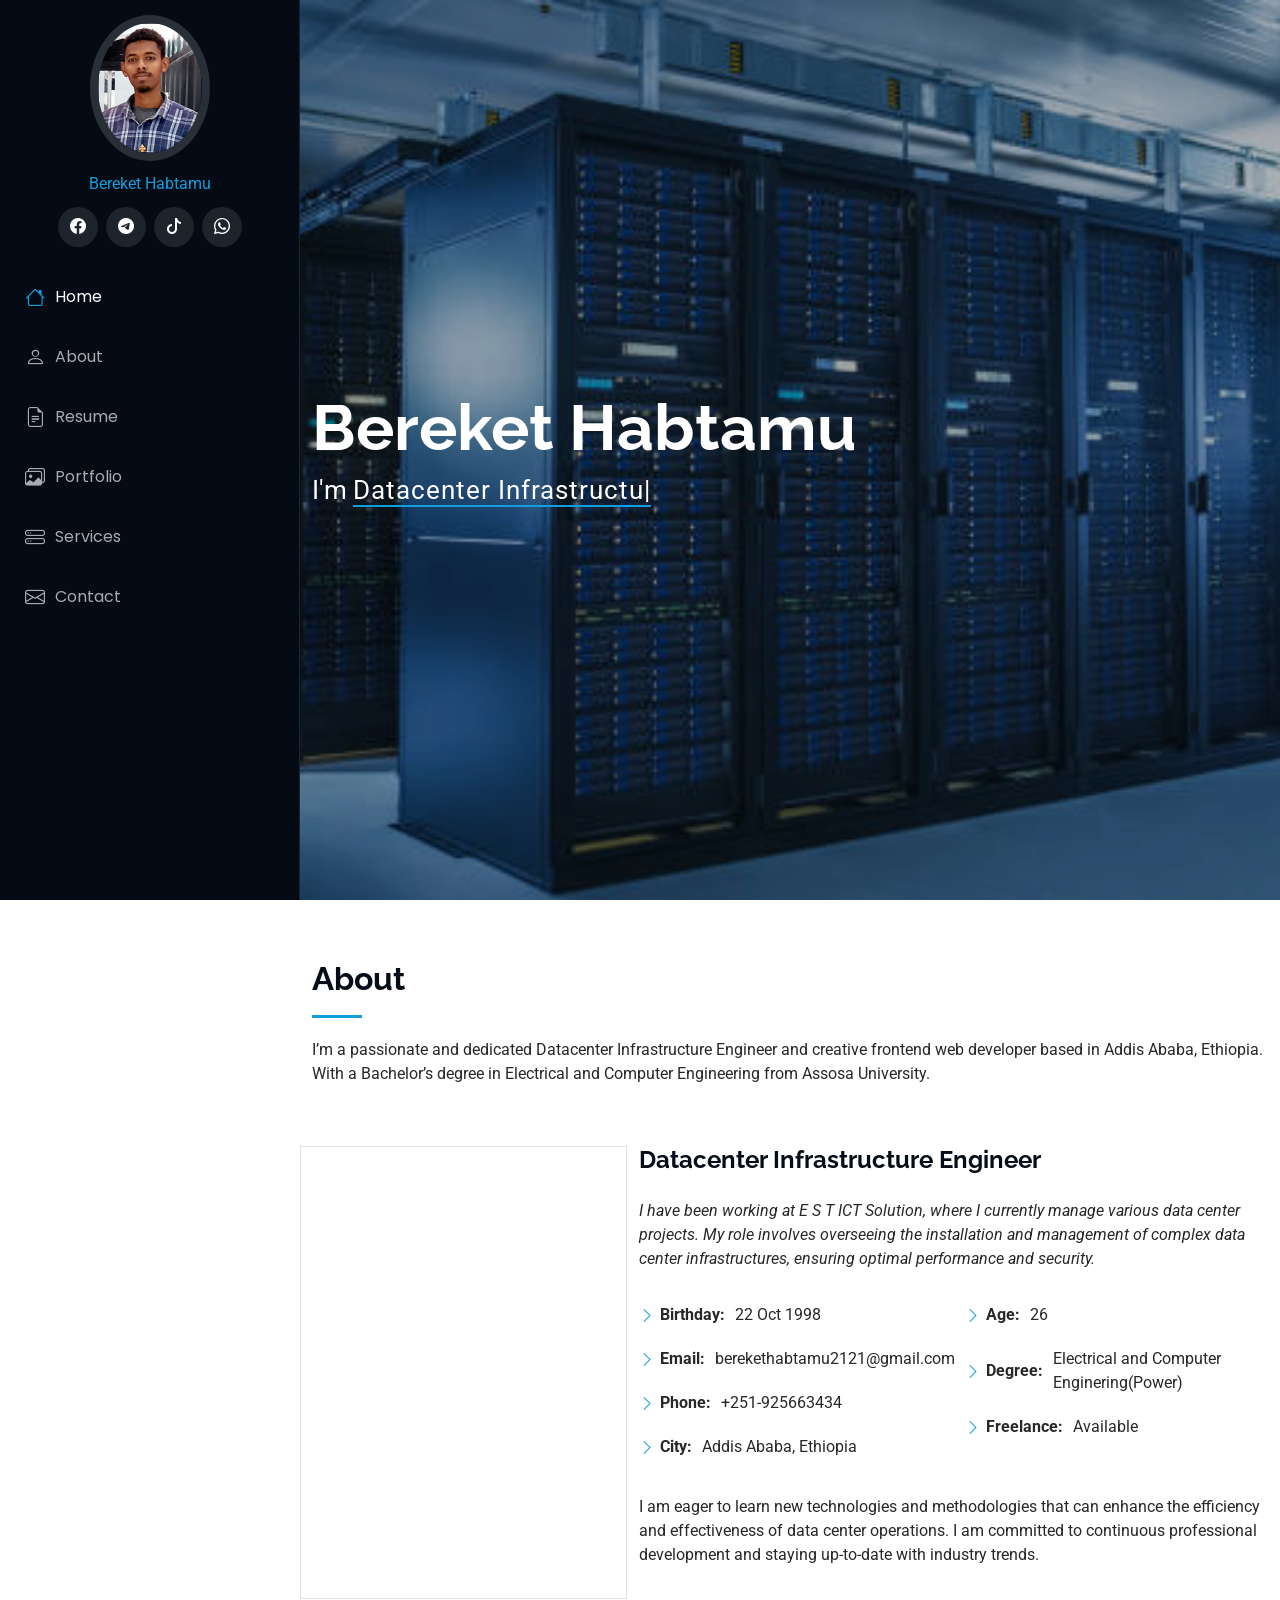
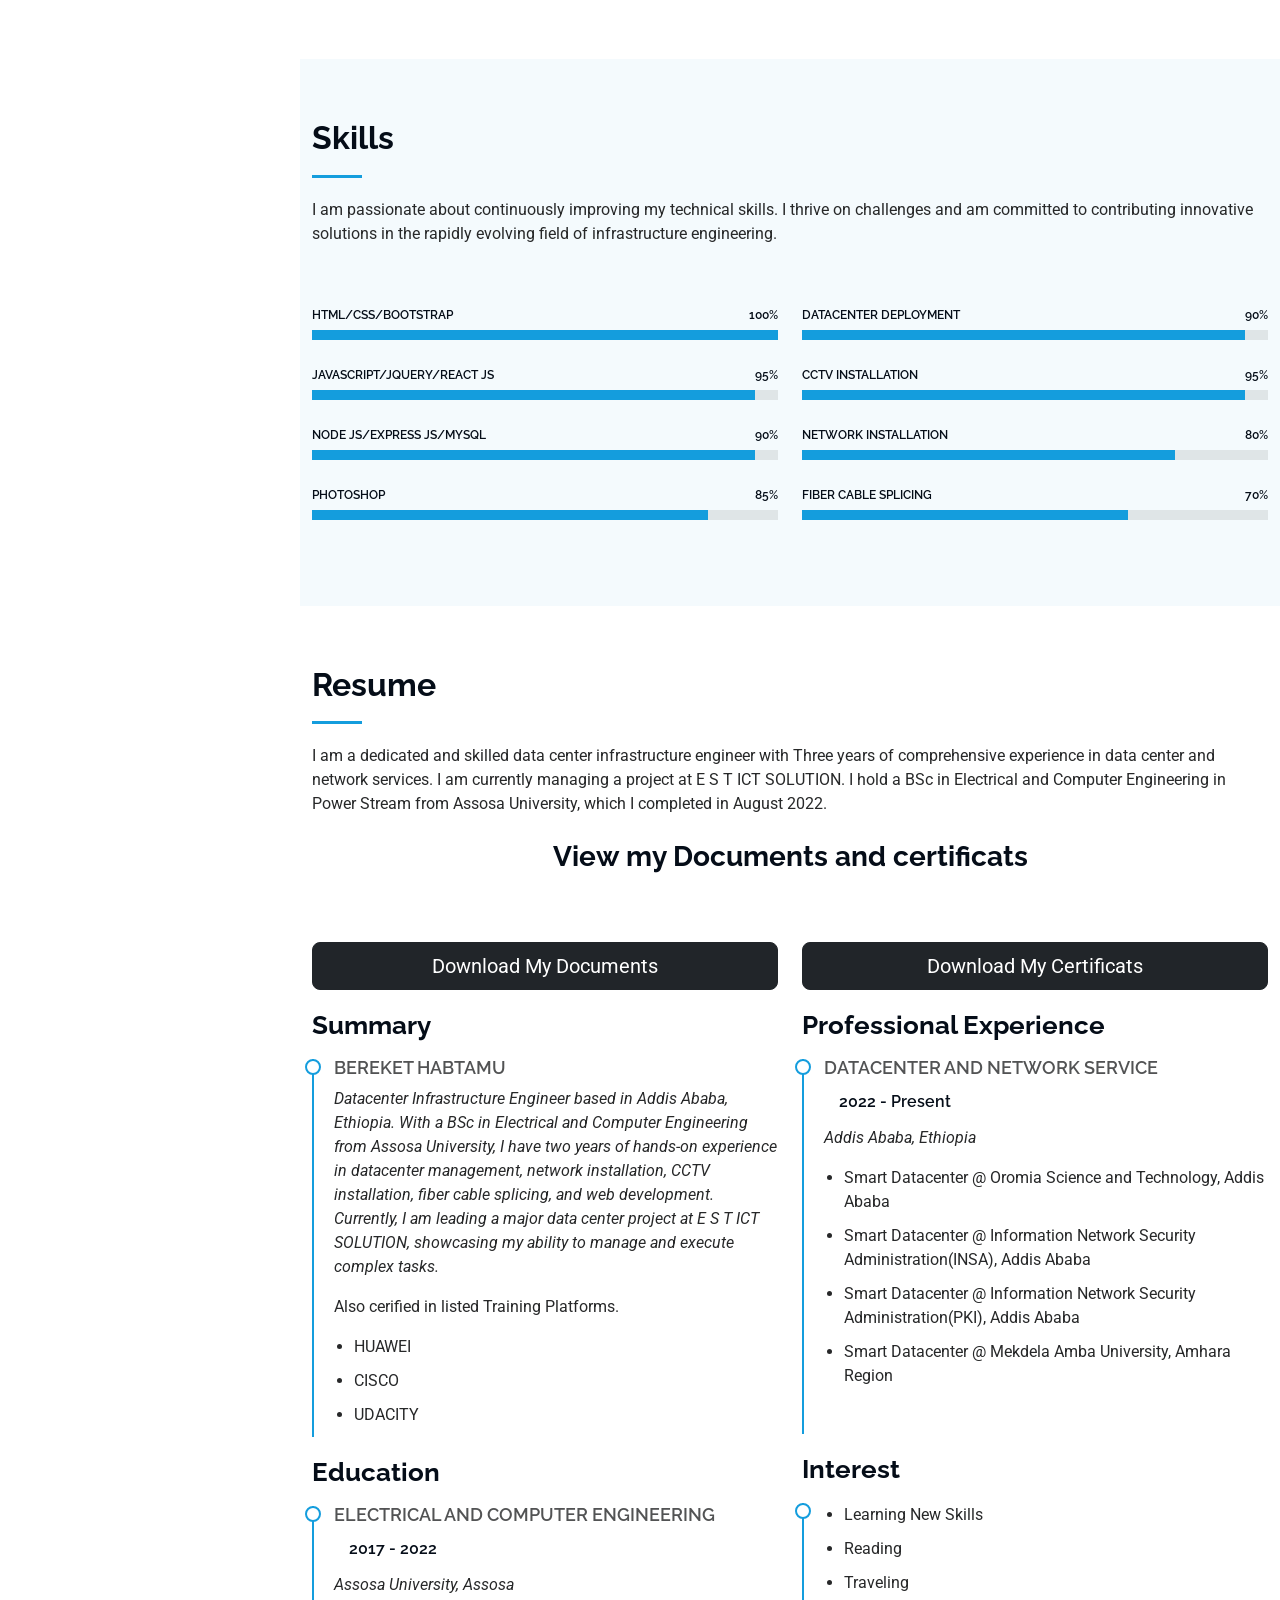
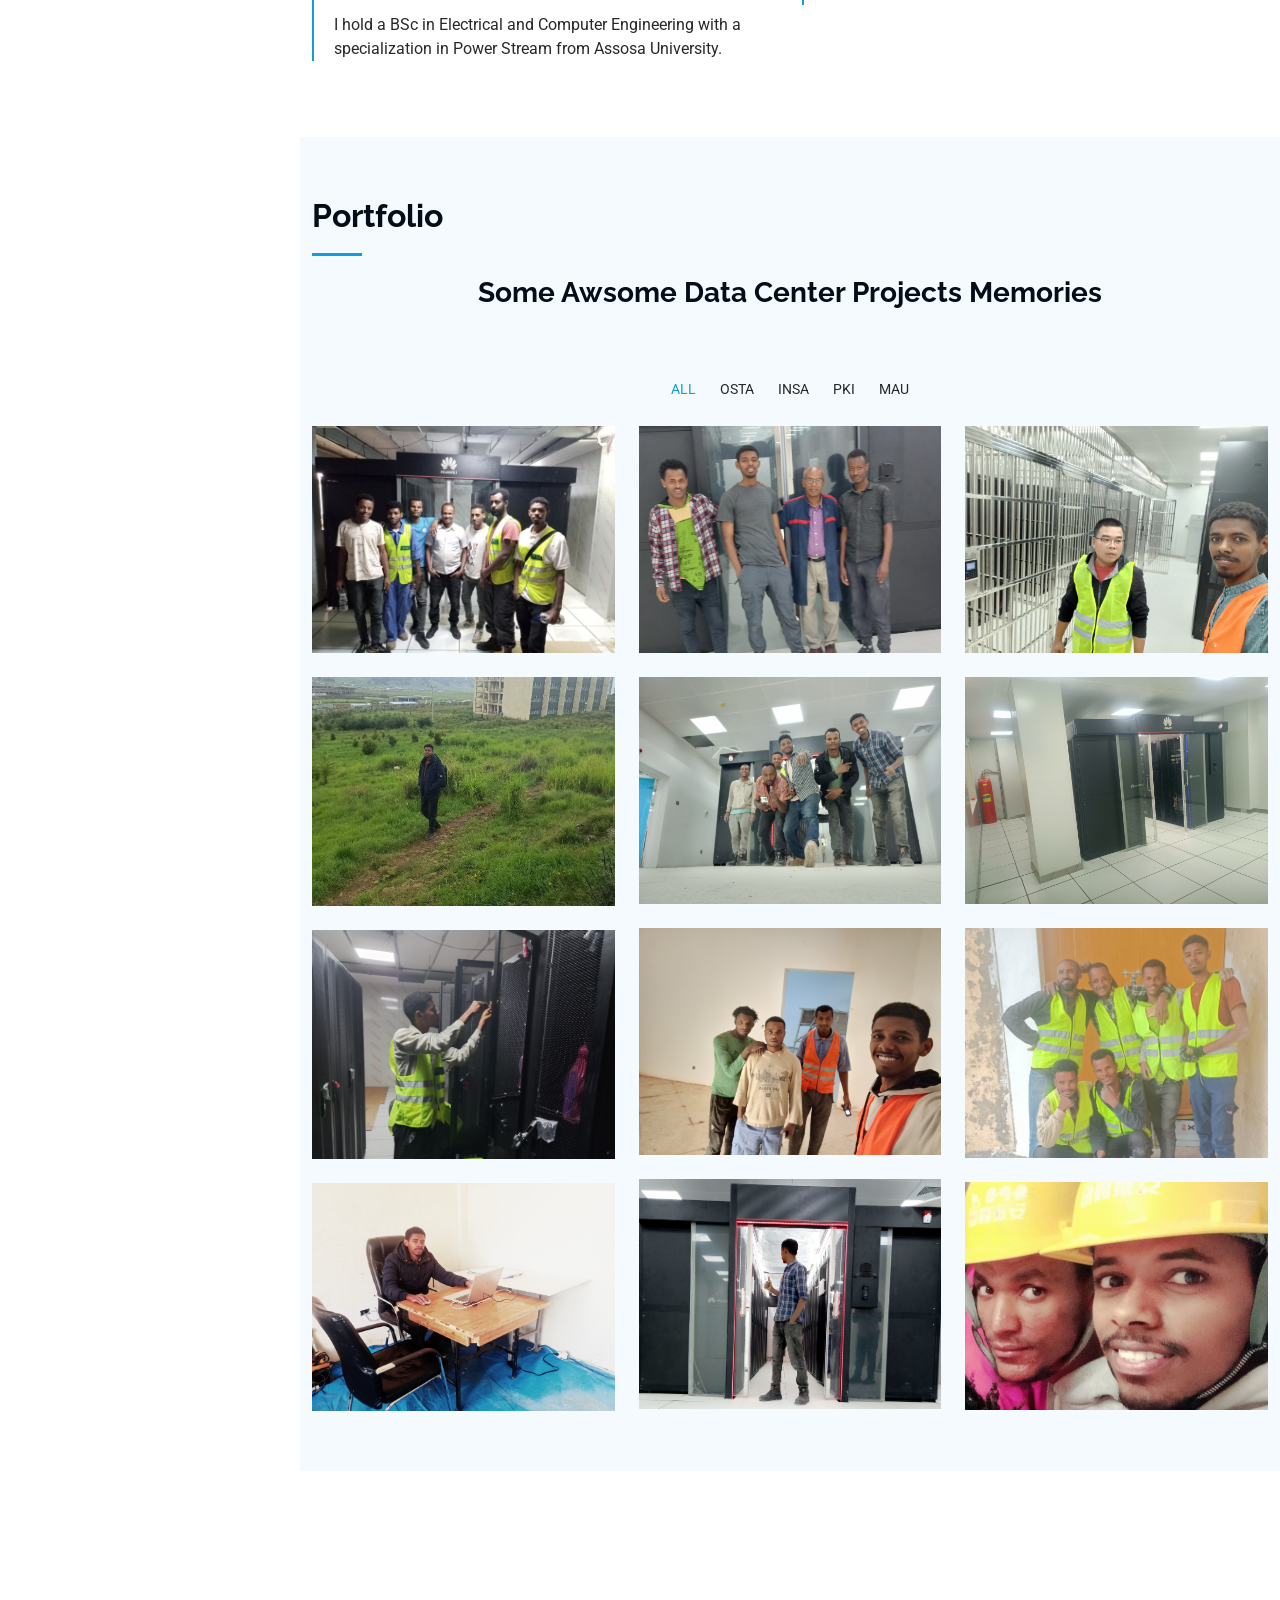
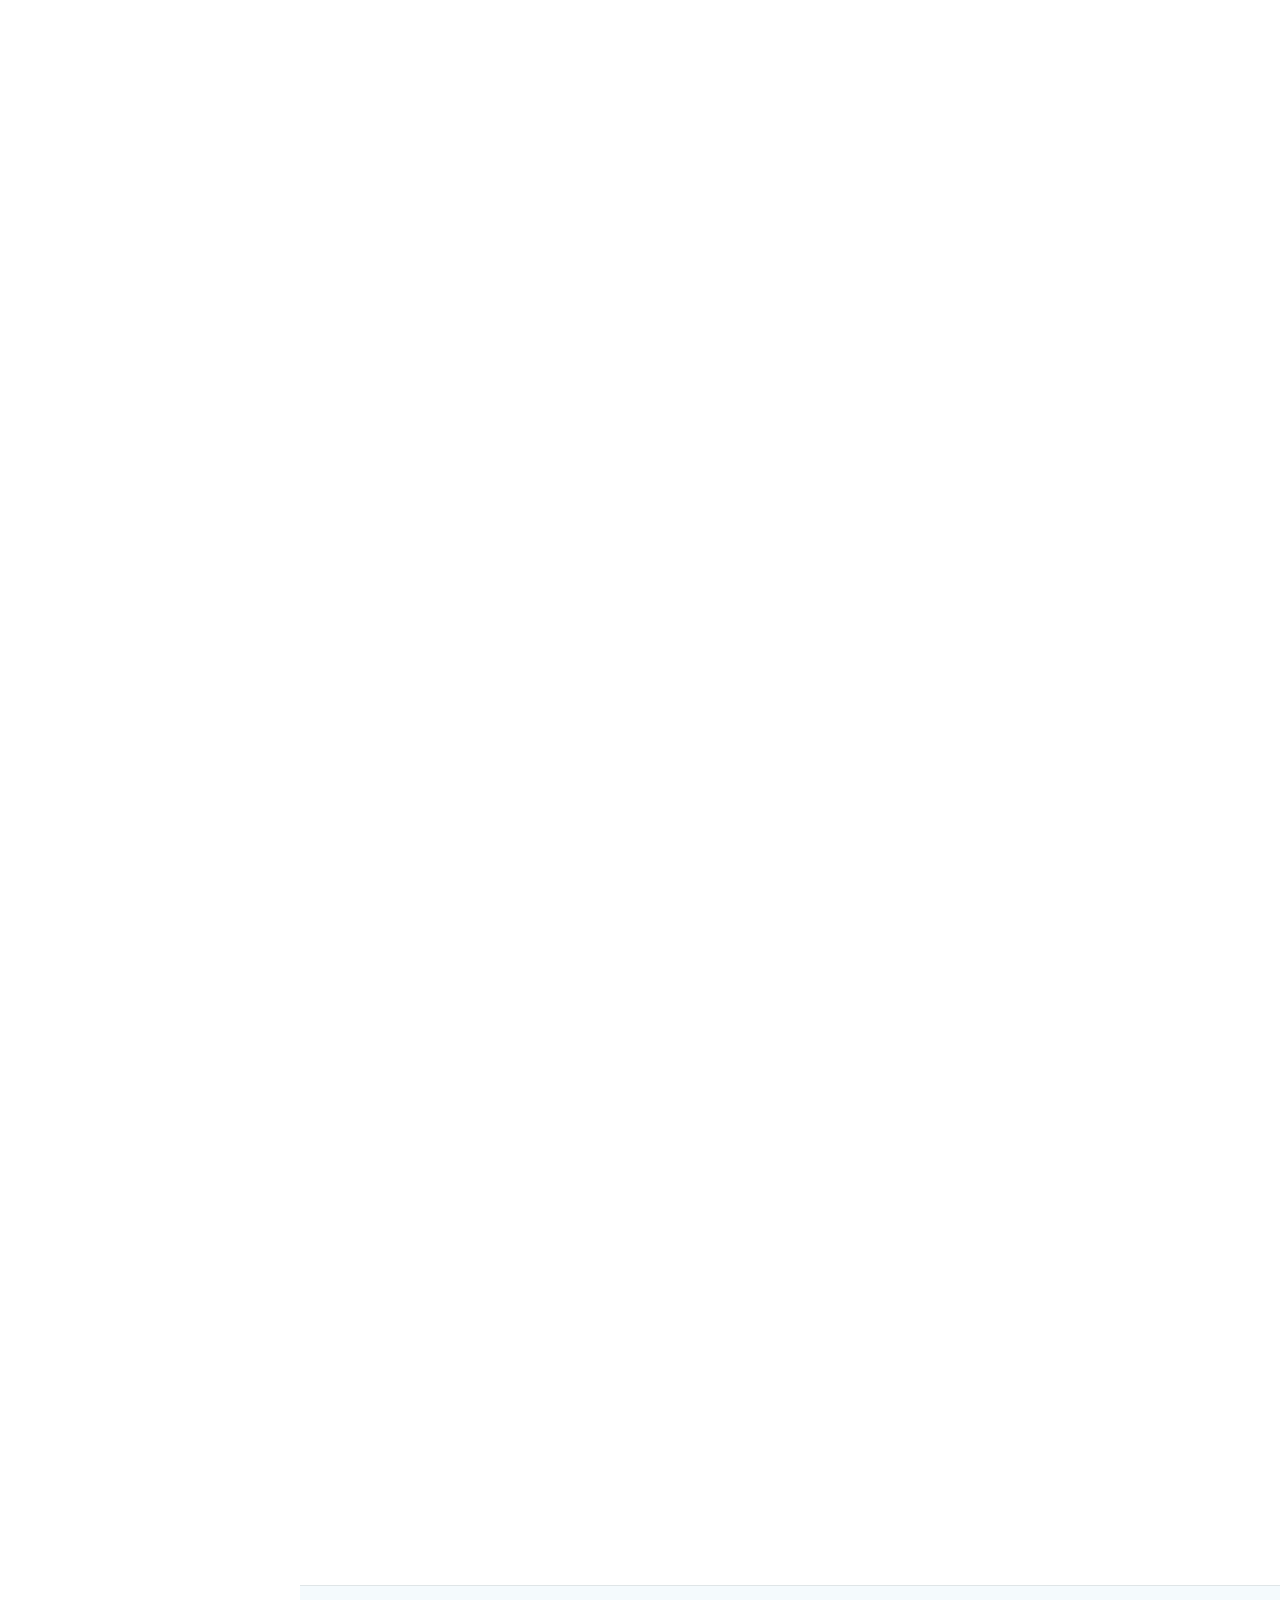
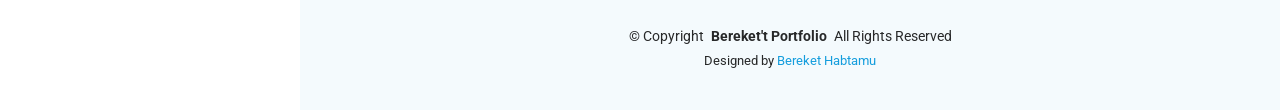
==== commit 5af55442: "updated" ====
--- a/index.html
+++ b/index.html
@@ -81,22 +81,7 @@
         <li><a href="#resume"><i class="bi bi-file-earmark-text navicon"></i> Resume</a></li>
         <li><a href="#portfolio"><i class="bi bi-images navicon"></i> Portfolio</a></li>
         <li><a href="#services"><i class="bi bi-hdd-stack navicon"></i> Services</a></li>
-        <!-- <li class="dropdown"><a href="#"><i class="bi bi-menu-button navicon"></i> <span>Dropdown</span> <i class="bi bi-chevron-down toggle-dropdown"></i></a>
-          <ul>
-            <li><a href="#">Dropdown 1</a></li>
-            <li class="dropdown"><a href="#"><span>Deep Dropdown</span> <i class="bi bi-chevron-down toggle-dropdown"></i></a>
-              <ul>
-                <li><a href="#">Deep Dropdown 1</a></li>
-                <li><a href="#">Deep Dropdown 2</a></li>
-                <li><a href="#">Deep Dropdown 3</a></li>
-                <li><a href="#">Deep Dropdown 4</a></li>
-                <li><a href="#">Deep Dropdown 5</a></li>
-              </ul>
-            </li>
-            <li><a href="#">Dropdown 2</a></li>
-            <li><a href="#">Dropdown 3</a></li>
-            <li><a href="#">Dropdown 4</a></li>
-          </ul> -->
+
         </li>
         <li><a href="#contact"><i class="bi bi-envelope navicon"></i> Contact</a></li>
       </ul>
@@ -113,7 +98,7 @@
 
       <div class="container" data-aos="fade-up" data-aos-delay="100">
         <h2>Bereket Habtamu</h2>
-        <p>I'm <span class="typed" data-typed-items="Site Manager,Web Developer, Freelancer,Datacenter Infrastructure Engineer"></span><span class="typed-cursor typed-cursor--blink" aria-hidden="true"></span><span class="typed-cursor typed-cursor--blink" aria-hidden="true"></span></p>
+        <p>I'm <span class="typed" data-typed-items="Datacenter Infrastructure Engineer,Office Representative,Project Site,Full-stack Web Developer,Freelancer"></span><span class="typed-cursor typed-cursor--blink" aria-hidden="true"></span><span class="typed-cursor typed-cursor--blink" aria-hidden="true"></span></p>
       </div>
 
     </section><!-- /Hero Section -->
@@ -151,7 +136,7 @@
               <div class="col-lg-6">
                 <ul>
                   <li><i class="bi bi-chevron-right"></i> <strong>Age:</strong> <span>26</span></li>
-                  <li><i class="bi bi-chevron-right"></i> <strong>Degree:</strong> <span>Electrical and Computer Enginering</span></li>
+                  <li><i class="bi bi-chevron-right"></i> <strong>Degree:</strong> <span>Electrical and Computer Enginering(Power)</span></li>
                   
                   <li><i class="bi bi-chevron-right"></i> <strong>Freelance:</strong> <span>Available</span></li>
                 </ul>
@@ -166,51 +151,6 @@
       </div>
 
     </section><!-- /About Section -->
-
-    <!-- Stats Section -->
-    <section id="stats" class="stats section">
-
-      <!-- <div class="container" data-aos="fade-up" data-aos-delay="100">
-
-        <div class="row gy-4">
-
-          <div class="col-lg-3 col-md-6">
-            <div class="stats-item">
-              <i class="bi bi-emoji-smile"></i>
-              <span data-purecounter-start="0" data-purecounter-end="232" data-purecounter-duration="1" class="purecounter"></span>
-              <p><strong>Happy Clients</strong> <span>consequuntur quae</span></p>
-            </div>
-          </div>  -->
-
-          <!-- <div class="col-lg-3 col-md-6">
-            <div class="stats-item">
-              <i class="bi bi-journal-richtext"></i>
-              <span data-purecounter-start="0" data-purecounter-end="5" data-purecounter-duration="1" class="purecounter"></span>
-              <p><strong>Projects</strong> <span>adipisci atque cum quia aut</span></p>
-            </div>
-          </div> -->
-
-          <!-- <div class="col-lg-3 col-md-6">
-            <div class="stats-item">
-              <i class="bi bi-headset"></i>
-              <span data-purecounter-start="0" data-purecounter-end="1453" data-purecounter-duration="1" class="purecounter"></span>
-              <p><strong>Hours Of Support</strong> <span>aut commodi quaerat</span></p>
-            </div>
-          </div> -->
-
-          <!-- <div class="col-lg-3 col-md-6">
-            <div class="stats-item">
-              <i class="bi bi-people"></i>
-              <span data-purecounter-start="0" data-purecounter-end="32" data-purecounter-duration="1" class="purecounter"></span>
-              <p><strong>Hard Workers</strong> <span>rerum asperiores dolor</span></p>
-            </div>
-          </div> -->
-
-        </div>
-
-      </div>
-
-    </section> <!-- /Stats Section -->
 
     <!-- Skills Section -->
     <section id="skills" class="skills section light-background">
@@ -228,100 +168,55 @@
           <div class="col-lg-6">
 
             <div class="progress">
-              <span class="skill"><span>HTML</span> <i class="val">100%</i></span>
+              <span class="skill"><span>HTML/CSS/BOOTSTRAP</span> <i class="val">100%</i></span>
               <div class="progress-bar-wrap">
                 <div class="progress-bar" role="progressbar" aria-valuenow="100" aria-valuemin="0" aria-valuemax="100"></div>
               </div>
             </div><!-- End Skills Item -->
 
             <div class="progress">
-              <span class="skill"><span>CSS</span> <i class="val">90%</i></span>
+              <span class="skill"><span>JAVASCRIPT/JQUERY/REACT JS</span> <i class="val">95%</i></span>
               <div class="progress-bar-wrap">
-                <div class="progress-bar" role="progressbar" aria-valuenow="90" aria-valuemin="0" aria-valuemax="100"></div>
+                <div class="progress-bar" role="progressbar" aria-valuenow="95" aria-valuemin="0" aria-valuemax="100"></div>
               </div>
             </div><!-- End Skills Item -->
 
             <div class="progress">
-              <span class="skill"><span>Bootstrap</span> <i class="val">75%</i></span>
+              <span class="skill"><span>NODE JS/EXPRESS JS/MYSQL</span> <i class="val">90%</i></span>
               <div class="progress-bar-wrap">
-                <div class="progress-bar" role="progressbar" aria-valuenow="75" aria-valuemin="0" aria-valuemax="100"></div>
+                <div class="progress-bar" role="progressbar" aria-valuenow="95" aria-valuemin="0" aria-valuemax="100"></div>
               </div>
             </div><!-- End Skills Item -->
             <div class="progress">
-              <span class="skill"><span>Photoshop</span> <i class="val">75%</i></span>
-              <div class="progress-bar-wrap">
-                <div class="progress-bar" role="progressbar" aria-valuenow="75" aria-valuemin="0" aria-valuemax="100"></div>
-              </div>
-            </div>
-            <!-- <div class="progress">
-              <span class="skill"><span>Node</span> <i class="val">85%</i></span>
+              <span class="skill"><span>Photoshop</span> <i class="val">85%</i></span>
               <div class="progress-bar-wrap">
                 <div class="progress-bar" role="progressbar" aria-valuenow="85" aria-valuemin="0" aria-valuemax="100"></div>
               </div>
-            </div> -->
-            <!-- End Skills Item -->
-            <!-- <div class="progress">
-              <span class="skill"><span>Algorithem</span> <i class="val">75%</i></span>
-              <div class="progress-bar-wrap">
-                <div class="progress-bar" role="progressbar" aria-valuenow="75" aria-valuemin="0" aria-valuemax="100"></div>
-              </div>
-            </div> -->
-            <!-- End Skills Item -->
-           
-            <!-- End Skills Item -->
-
+            </div>
           </div>
 
           <div class="col-lg-6">
 
-            <!-- <div class="progress">
-              <span class="skill"><span>Bootstrap</span> <i class="val">80%</i></span>
-              <div class="progress-bar-wrap">
-                <div class="progress-bar" role="progressbar" aria-valuenow="80" aria-valuemin="0" aria-valuemax="100"></div>
-              </div>
-            </div> -->
-            <!-- End Skills Item -->
-
-            <!-- <div class="progress">
-              <span class="skill"><span>React</span> <i class="val">90%</i></span>
-              <div class="progress-bar-wrap">
-                <div class="progress-bar" role="progressbar" aria-valuenow="90" aria-valuemin="0" aria-valuemax="100"></div>
-              </div>
-            </div> -->
-            <!-- End Skills Item -->
 
             
             <!-- End Skills Item -->
              <div class="progress">
-              <span class="skill"><span>Datacenter installation</span> <i class="val">75%</i></span>
+              <span class="skill"><span>Datacenter Deployment</span> <i class="val">90%</i></span>
               <div class="progress-bar-wrap">
-                <div class="progress-bar" role="progressbar" aria-valuenow="75" aria-valuemin="0" aria-valuemax="100"></div>
+                <div class="progress-bar" role="progressbar" aria-valuenow="95" aria-valuemin="0" aria-valuemax="100"></div>
               </div>
             </div><!-- End Skills Item -->
             <div class="progress">
-              <span class="skill"><span>CCTV installation</span> <i class="val">60%</i></span>
+              <span class="skill"><span>CCTV installation</span> <i class="val">95%</i></span>
               <div class="progress-bar-wrap">
-                <div class="progress-bar" role="progressbar" aria-valuenow="60" aria-valuemin="0" aria-valuemax="100"></div>
-              </div>
-            </div>
-            <!-- <div class="progress">
-              <span class="skill"><span>jQuery</span> <i class="val">85%</i></span>
-              <div class="progress-bar-wrap">
-                <div class="progress-bar" role="progressbar" aria-valuenow="85" aria-valuemin="0" aria-valuemax="100"></div>
-              </div>
-            </div> -->
+                <div class="progress-bar" role="progressbar" aria-valuenow="95" aria-valuemin="0" aria-valuemax="100"></div>
+              </div>
+            </div>
             <!-- End Skills Item -->
-            <!-- <div class="progress">
-              <span class="skill"><span>MySQL</span> <i class="val">80%</i></span>
+            <div class="progress">
+              <span class="skill"><span>Network installation</span> <i class="val">80%</i></span>
               <div class="progress-bar-wrap">
                 <div class="progress-bar" role="progressbar" aria-valuenow="80" aria-valuemin="0" aria-valuemax="100"></div>
-              </div>
-            </div> -->
-            <!-- End Skills Item -->
-            <div class="progress">
-              <span class="skill"><span>Network installation</span> <i class="val">60%</i></span>
-              <div class="progress-bar-wrap">
-                <div class="progress-bar" role="progressbar" aria-valuenow="60" aria-valuemin="0" aria-valuemax="100"></div>
               </div>
             </div><!-- End Skills Item -->
             <div class="progress">
@@ -345,8 +240,8 @@
       <!-- Section Title -->
       <div class="container section-title" data-aos="fade-up">
         <h2>Resume</h2>
-        <p>I am a dedicated and skilled data center infrastructure engineer with two years of comprehensive experience in data center and network services. I am currently managing a project at E S T ICT SOLUTION. I hold a BSc in Electrical and Computer Engineering with a specialization in Power Stream from Assosa University, which I completed in August 2022.</p><br>
-        <h3 style="text-align: center; font-weight: 700;">View my resume and certificate</h3>
+        <p>I am a dedicated and skilled data center infrastructure engineer with Three years of comprehensive experience in data center and network services. I am currently managing a project at E S T ICT SOLUTION. I hold a BSc in Electrical and Computer Engineering in Power Stream from Assosa University, which I completed in August 2022.</p><br>
+        <h3 style="text-align: center; font-weight: 700;">View my Documents and certificats</h3>
         
       </div>
       <!-- End Section Title -->
@@ -357,18 +252,18 @@
 
           <div class="col-lg-6" data-aos="fade-up" data-aos-delay="100">
             
-            <button type="button" class="btn btn-dark btn-lg container">Download my resume</button>
+            <button type="button" class="btn btn-dark btn-lg container"><a style="color: white;" href="/assets/Resume/BSc Certificate(1).pdf" download="BSc Certificate.pdf">Download My Documents</a></button>
 
             <h3 class="resume-title">Summary</h3>
 
             <div class="resume-item pb-0">
               <h4>Bereket Habtamu</h4>
               <p><em>Datacenter Infrastructure Engineer based in Addis Ababa, Ethiopia. With a BSc in Electrical and Computer Engineering from Assosa University, I have two years of hands-on experience in datacenter management, network installation, CCTV installation, fiber cable splicing, and web development. Currently, I am leading a major data center project at E S T ICT SOLUTION, showcasing my ability to manage and execute complex tasks.</em></p>
-              <p>Also cerified in listed here.</p>
+              <p>Also cerified in listed Training Platforms.</p>
               <ul>
-                <li>Programing Foundamentals</li>
-                <li>Data Scince Foundamentals</li>
-                <li>Android Programing foundamentals</li>
+                <li>HUAWEI</li>
+                <li>CISCO</li>
+                <li>UDACITY</li>
               </ul>
             </div>
 
@@ -377,20 +272,15 @@
               <h4>Electrical and computer engineering</h4>
               <h5>2017 - 2022</h5>
               <p><em>Assosa University, Assosa</em></p>
-              <p>I hold a BSc in Electrical and Computer Engineering with a specialization in Power Stream from Assosa University, which I completed in August 2022</p>
+              <p>I hold a BSc in Electrical and Computer Engineering with a specialization in Power Stream from Assosa University.</p>
             </div><!-- Edn Resume Item -->
 
-            <!-- <div class="resume-item">
-              <h4>Bachelor of Fine Arts &amp; Graphic Design</h4>
-              <h5>2017 - 2022</h5>
-              <p><em>Rochester Institute of Technology, Rochester, NY</em></p>
-              <p>Quia nobis sequi est occaecati aut. Repudiandae et iusto quae reiciendis et quis Eius vel ratione eius unde vitae rerum voluptates asperiores voluptatem Earum molestiae consequatur neque etlon sader mart dila</p>
-            </div>  -->
+
 
           </div>
 
           <div class="col-lg-6" data-aos="fade-up" data-aos-delay="200">
-            <button " type="button" class="btn btn-dark btn-lg container">View certificate</button>
+            <button type="button" class="btn btn-dark btn-lg container"><a style="color: white;" href="/assets/Resume/Certification.zip" download="All Certification.zip">Download My Certificats</a></button>
             <h3 class="resume-title">Professional Experience</h3>
             <div class="resume-item">
               <h4>Datacenter and Network Service</h4>
@@ -409,9 +299,9 @@
               <!-- <h5>2017 - 2018</h5> -->
               <!-- <p><em>Stepping Stone Advertising, New York, NY</em></p> -->
               <ul>
+                <li>Learning New Skills</li>
                 <li>Reading</li>
                 <li>Traveling</li>
-                <li>Learning New Skills</li>
               </ul>
             </div><!-- Edn Resume Item -->
 
@@ -429,7 +319,7 @@
       <!-- Section Title -->
       <div class="container section-title" data-aos="fade-up">
         <h2>Portfolio</h2>
-        <h3 style="text-align: center; font-weight: bold;">Some Awsome Project Memories</h3>
+        <h3 style="text-align: center; font-weight: bold;">Some Awsome Data Center Projects Memories</h3>
       </div><!-- End Section Title -->
 
       <div class="container">
@@ -614,8 +504,8 @@
           <div class="col-lg-4 col-md-6 service-item d-flex" data-aos="fade-up" data-aos-delay="100">
             <div class="icon flex-shrink-0"><i class="bi bi-server"></i></i></div>
             <div>
-              <h4 class="title"><a href="service-details.html" class="stretched-link">Datacenter Management and Installation:</a></h4>
-              <p class="description">Ensuring optimal performance and reliability of data centers.</p>
+              <h4 class="title"><a href="service-details.html" class="stretched-link">Datacenter Deployment:</a></h4>
+              <p class="description">managing full lifecycle of datacenter deployments, from planning to hardware/infrastructure setup.</p>
             </div>
           </div>
           <!-- End Service Item -->
